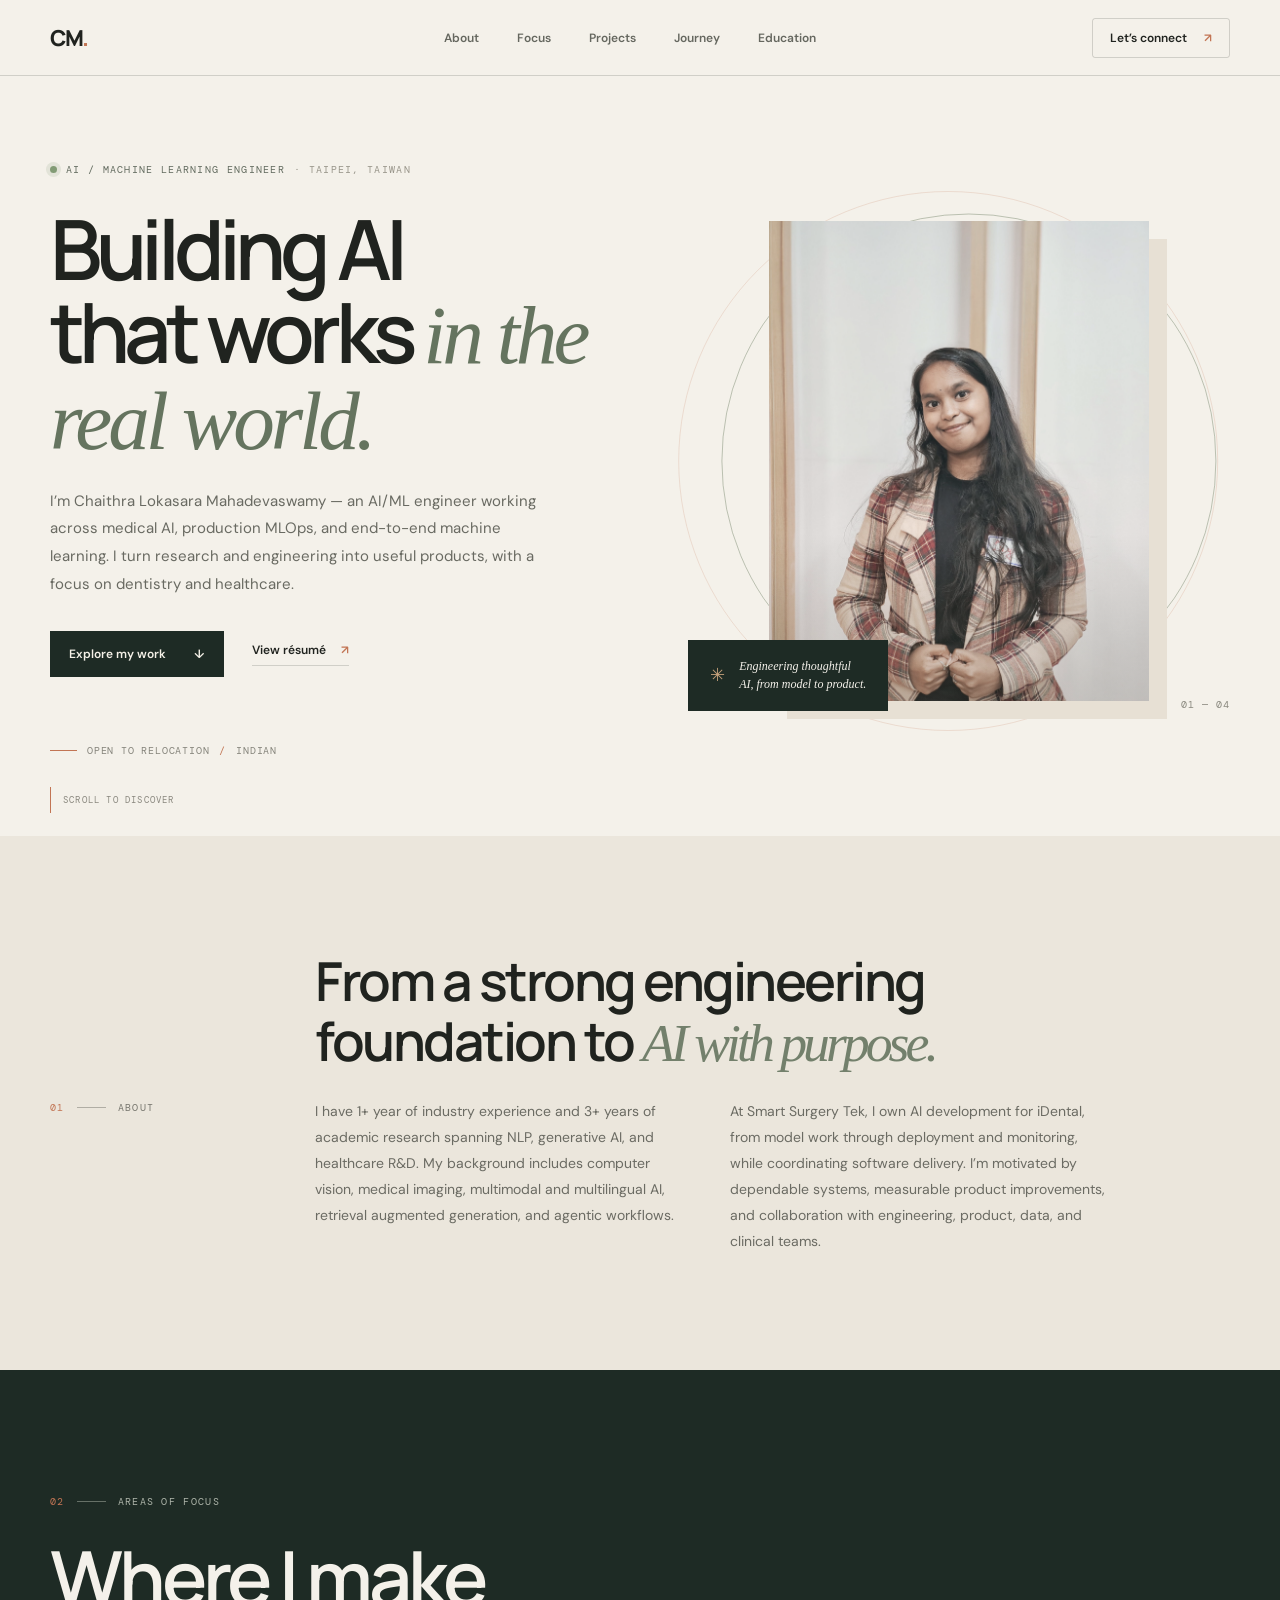
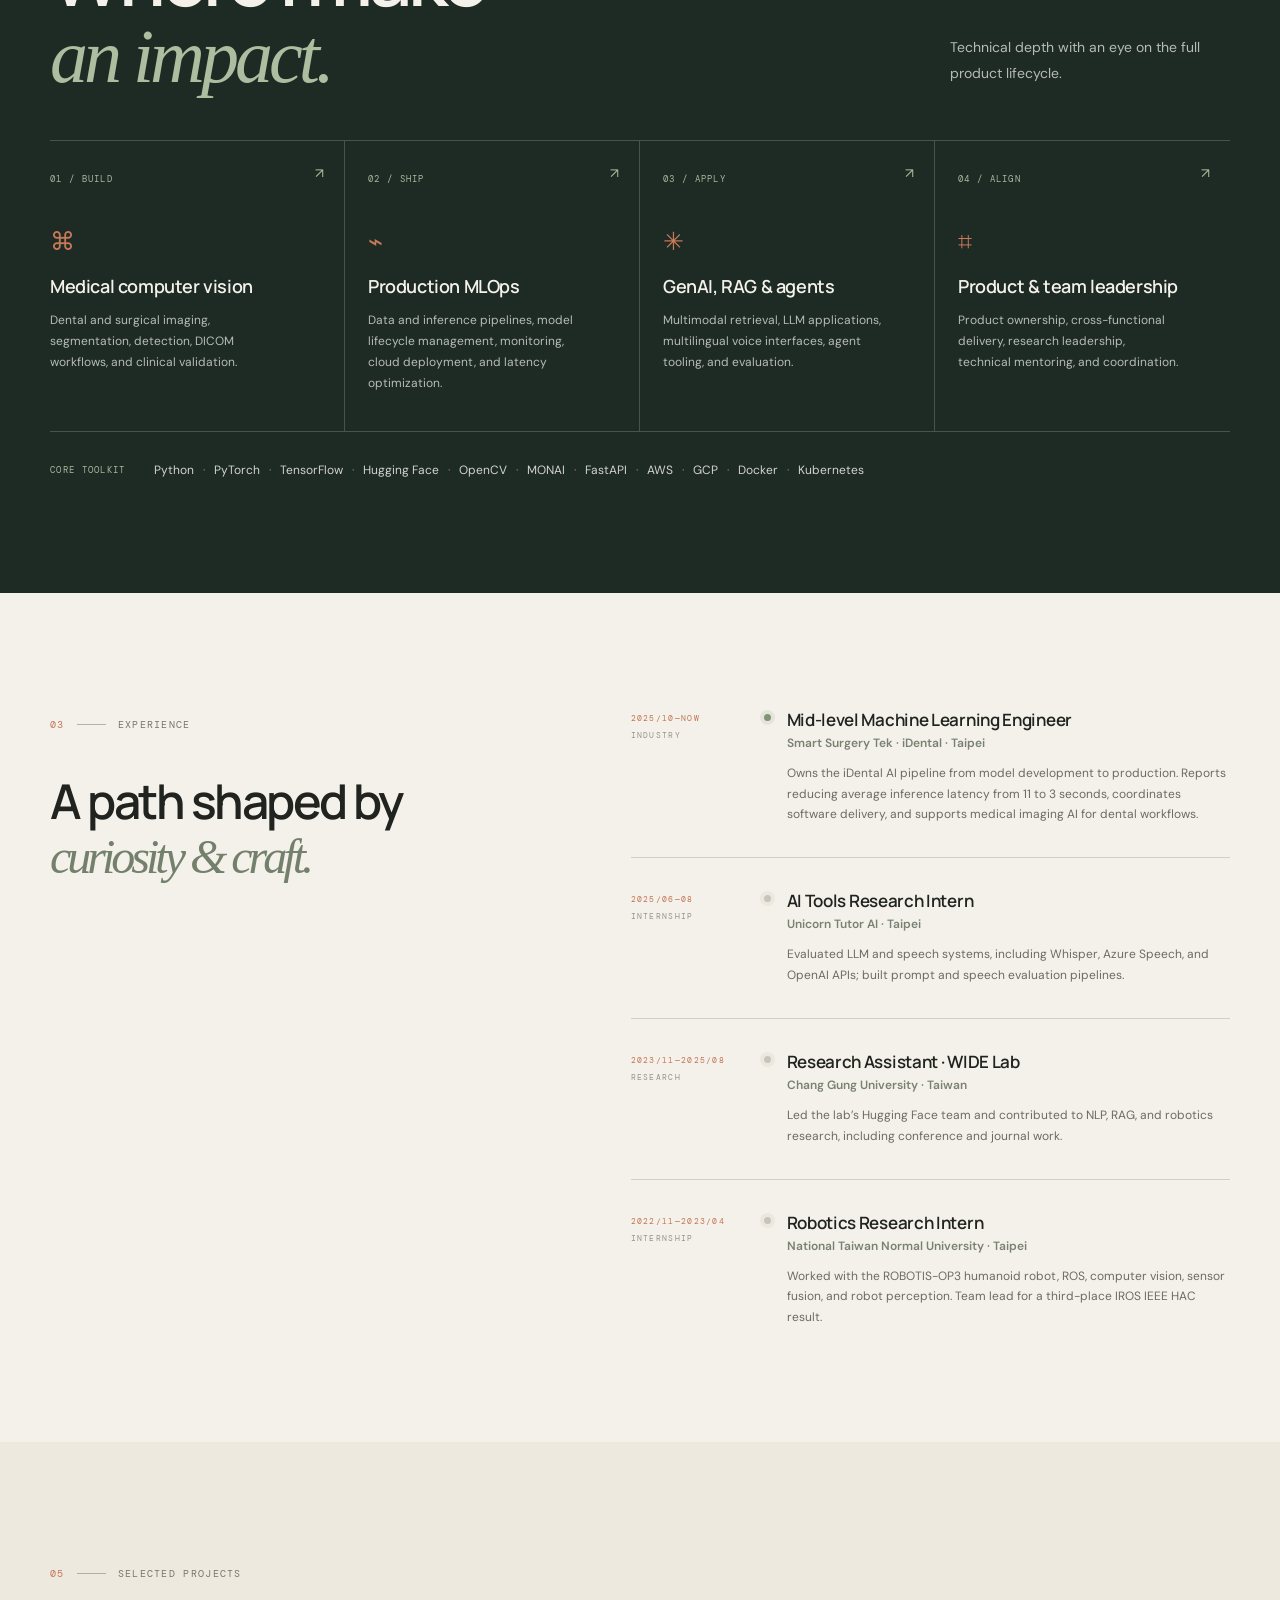
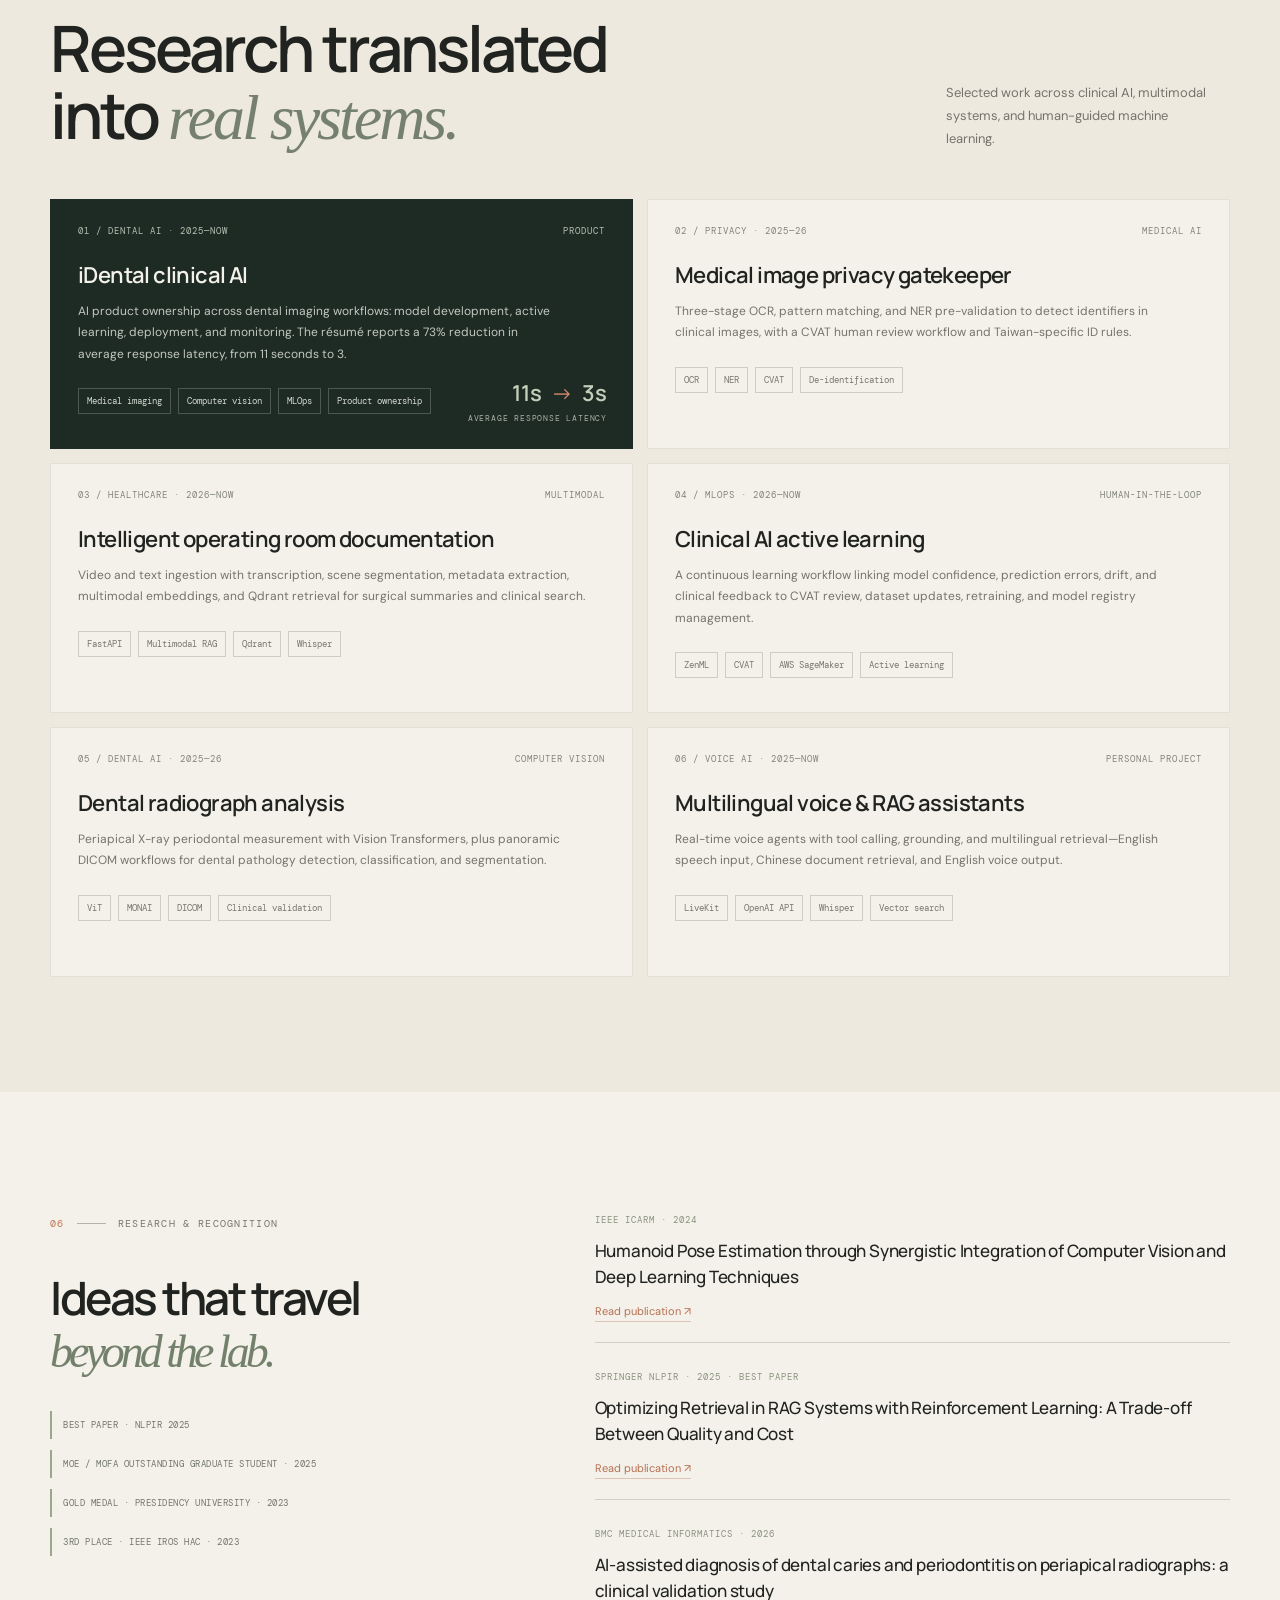
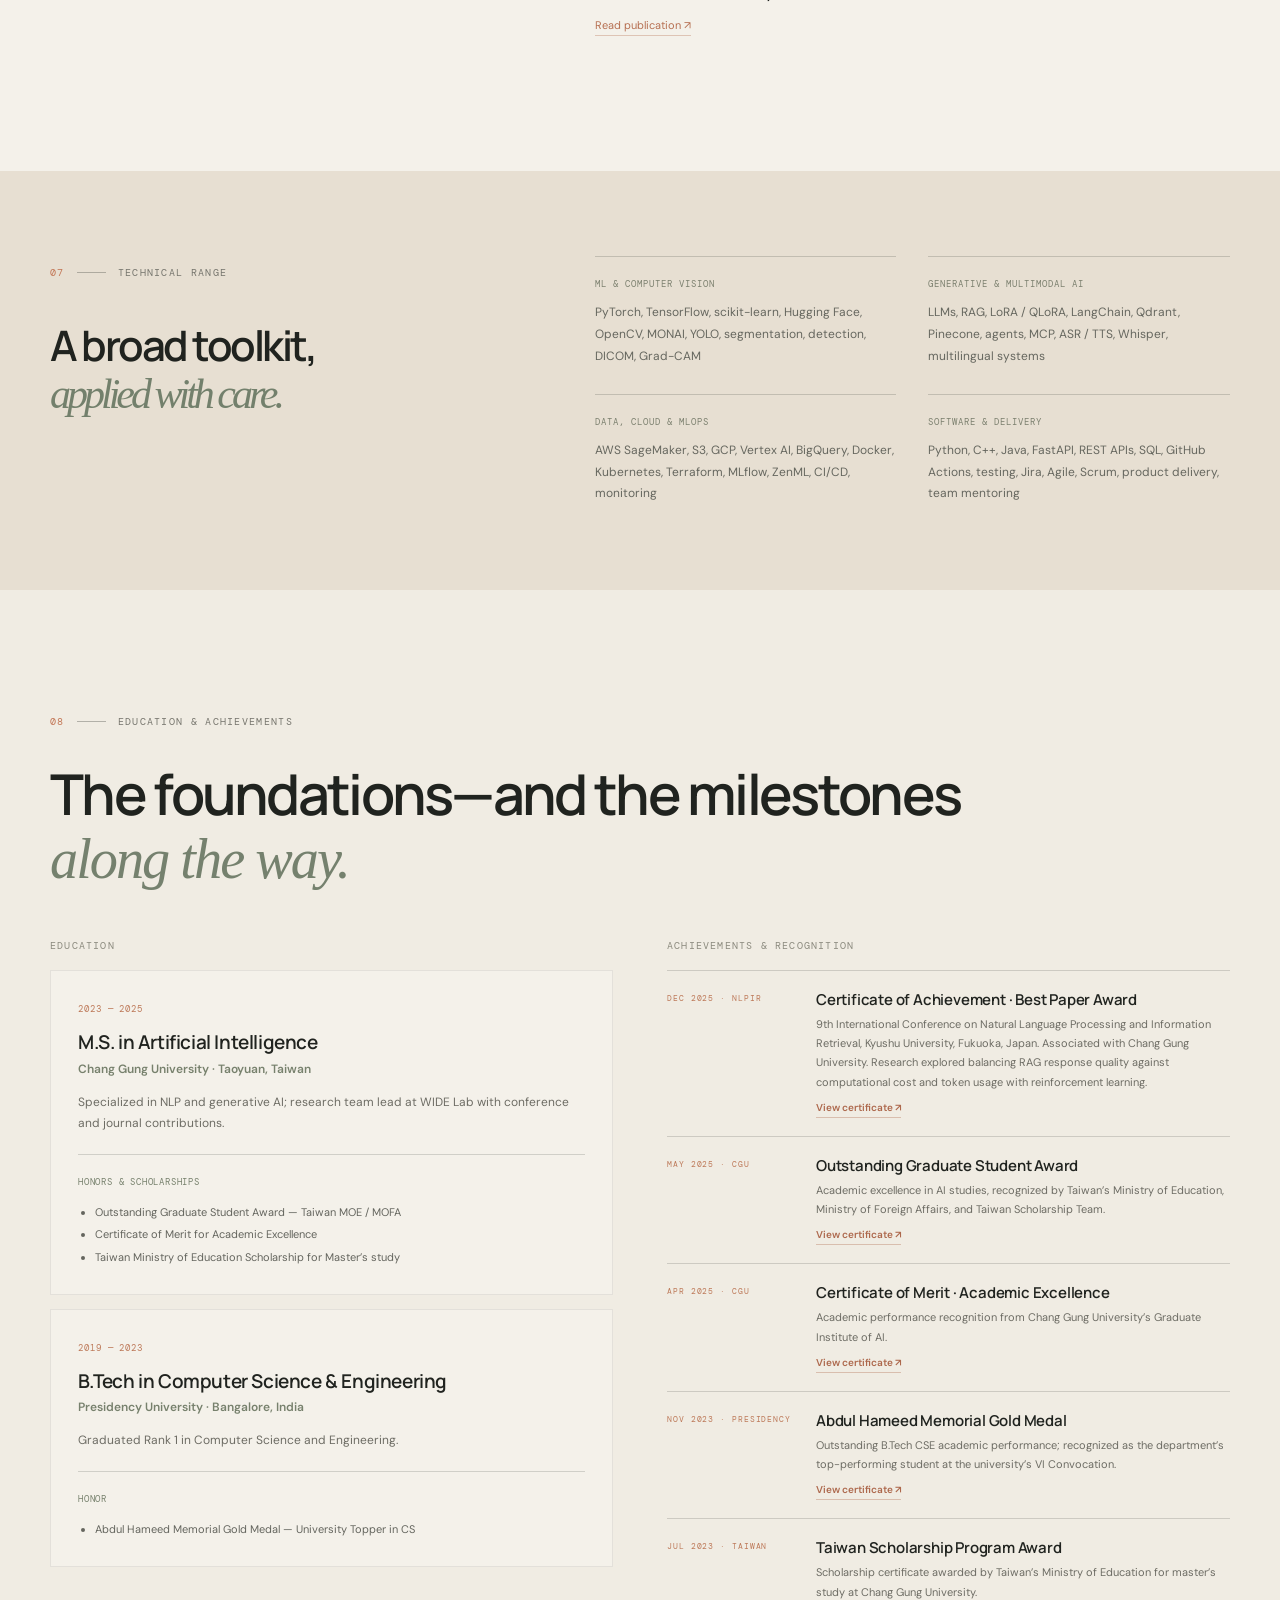
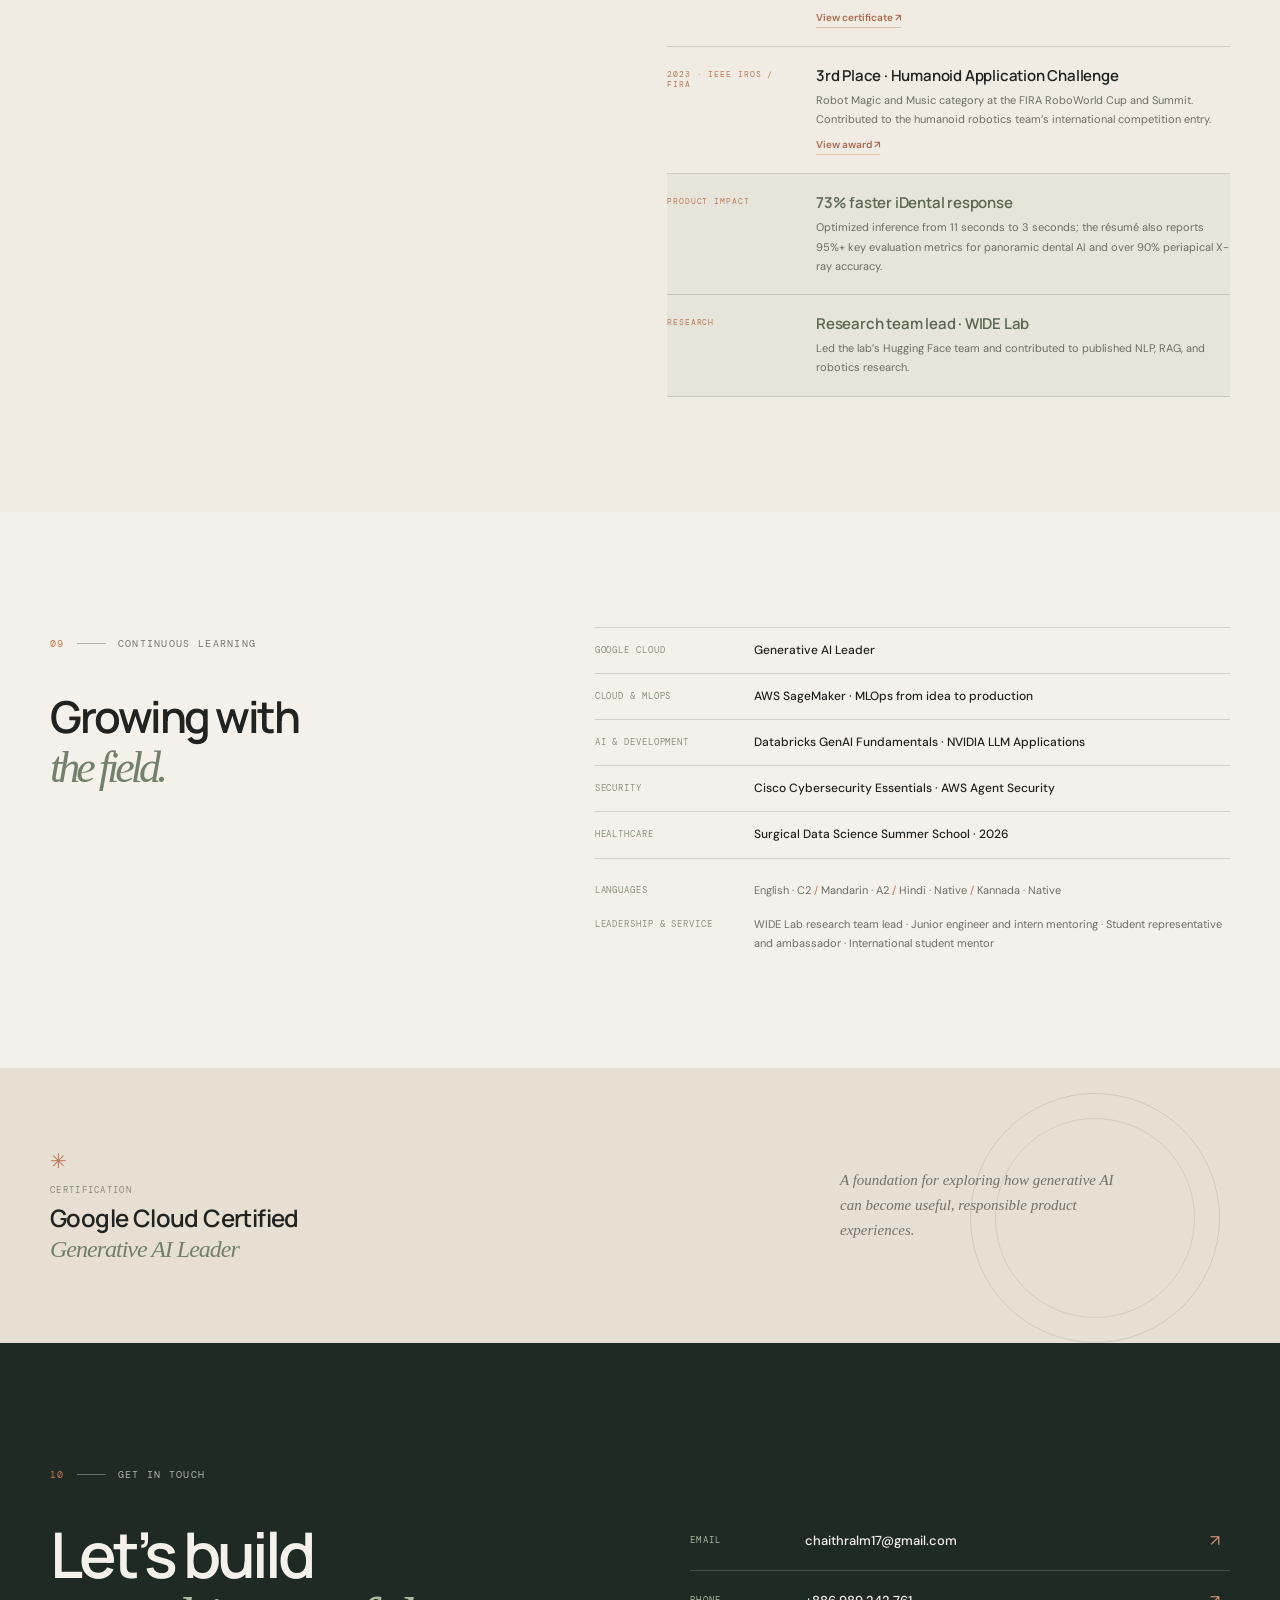
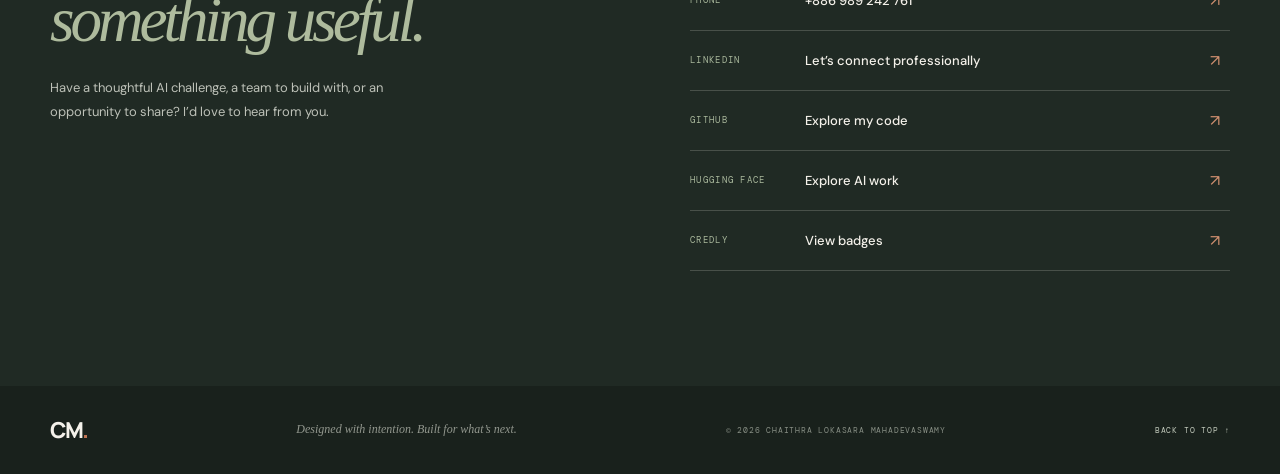
==== index.html @ 5284fe90 "Add Chaithra's portfolio" ====
<!doctype html>
<html lang="en">
  <head>
    <meta charset="utf-8" />
    <meta name="viewport" content="width=device-width, initial-scale=1" />
    <meta name="theme-color" content="#f4f1ea" />
    <meta name="description" content="The portfolio of Chaithra Lokasara Mahadevaswamy — AI/ML engineer building production-ready machine learning systems and dental AI products." />
    <title>Chaithra Mahadevaswamy — AI/ML Engineer</title>
    <link rel="preconnect" href="https://fonts.googleapis.com" />
    <link rel="preconnect" href="https://fonts.gstatic.com" crossorigin />
    <link href="https://fonts.googleapis.com/css2?family=DM+Mono:wght@400;500&family=DM+Sans:wght@400;500;600;700&family=Manrope:wght@400;500;600;700;800&display=swap" rel="stylesheet" />
    <link rel="stylesheet" href="styles.css" />
    <link rel="stylesheet" href="details.css" />
    <link rel="stylesheet" href="credentials.css" />
    <link rel="stylesheet" href="education-achievements.css" />
    <script src="script.js" defer></script>
  </head>
  <body>
    <header class="topbar">
      <a class="wordmark" href="#top" aria-label="Chaithra, home">CM<span class="wordmark-dot">.</span></a>
      <nav aria-label="Main navigation">
        <a href="#about">About</a>
        <a href="#focus">Focus</a>
        <a href="#projects">Projects</a>
        <a href="#journey">Journey</a>
        <a href="#education">Education</a>
      </nav>
      <a class="nav-cta" href="#contact">Let’s connect <span aria-hidden="true">↗</span></a>
    </header>

    <main id="top">
      <section class="hero wrap">
        <div class="hero-copy">
          <p class="eyebrow"><span class="pulse"></span> AI / MACHINE LEARNING ENGINEER <span class="location">· TAIPEI, TAIWAN</span></p>
          <h1>Building AI<br />that works <em>in the real world.</em></h1>
          <p class="hero-lede">I’m Chaithra Lokasara Mahadevaswamy — an AI/ML engineer working across medical AI, production MLOps, and end-to-end machine learning. I turn research and engineering into useful products, with a focus on dentistry and healthcare.</p>
          <div class="hero-actions">
            <a class="button button-dark" href="#focus">Explore my work <span aria-hidden="true">↓</span></a>
            <a class="text-link" href="assets/chaithra-mahadevaswamy-resume.pdf" target="_blank" rel="noreferrer">View résumé <span aria-hidden="true">↗</span></a>
          </div>
          <div class="hero-footnote"><span class="line"></span> Open to relocation <span class="footnote-separator">/</span> Indian</div>
        </div>
        <div class="portrait-wrap">
          <div class="portrait-frame"><img src="assets/chaithra-mahadevaswamy.jpg" alt="Portrait of Chaithra Lokasara Mahadevaswamy" /></div>
          <div class="portrait-label"><span class="label-mark">✳</span><span>Engineering thoughtful<br />AI, from model to product.</span></div>
          <div class="portrait-index">01 — 04</div>
          <span class="orbit orbit-one"></span><span class="orbit orbit-two"></span>
        </div>
        <a class="scroll-cue" href="#about"><span></span> SCROLL TO DISCOVER</a>
      </section>

      <section class="intro section-pad" id="about">
        <div class="wrap intro-grid">
          <div class="section-kicker"><span>01</span><span class="kicker-rule"></span><span>ABOUT</span></div>
          <div class="intro-content">
            <h2>From a strong engineering foundation to <em>AI with purpose.</em></h2>
            <div class="intro-columns">
              <p>I have 1+ year of industry experience and 3+ years of academic research spanning NLP, generative AI, and healthcare R&D. My background includes computer vision, medical imaging, multimodal and multilingual AI, retrieval augmented generation, and agentic workflows.</p>
              <p>At Smart Surgery Tek, I own AI development for iDental, from model work through deployment and monitoring, while coordinating software delivery. I’m motivated by dependable systems, measurable product improvements, and collaboration with engineering, product, data, and clinical teams.</p>
            </div>
          </div>
        </div>
      </section>

      <section class="focus section-pad" id="focus">
        <div class="wrap">
          <div class="section-kicker light"><span>02</span><span class="kicker-rule"></span><span>AREAS OF FOCUS</span></div>
          <div class="focus-heading"><h2>Where I make<br /><em>an impact.</em></h2><p>Technical depth with an eye on the full product lifecycle.</p></div>
          <div class="focus-grid">
            <article class="focus-card"><span class="card-number">01 / BUILD</span><div class="card-icon">⌘</div><h3>Medical computer vision</h3><p>Dental and surgical imaging, segmentation, detection, DICOM workflows, and clinical validation.</p><span class="card-arrow">↗</span></article>
            <article class="focus-card"><span class="card-number">02 / SHIP</span><div class="card-icon">⌁</div><h3>Production MLOps</h3><p>Data and inference pipelines, model lifecycle management, monitoring, cloud deployment, and latency optimization.</p><span class="card-arrow">↗</span></article>
            <article class="focus-card"><span class="card-number">03 / APPLY</span><div class="card-icon">✳</div><h3>GenAI, RAG & agents</h3><p>Multimodal retrieval, LLM applications, multilingual voice interfaces, agent tooling, and evaluation.</p><span class="card-arrow">↗</span></article>
            <article class="focus-card"><span class="card-number">04 / ALIGN</span><div class="card-icon">⌗</div><h3>Product & team leadership</h3><p>Product ownership, cross-functional delivery, research leadership, technical mentoring, and coordination.</p><span class="card-arrow">↗</span></article>
          </div>
          <div class="skill-strip"><span>CORE TOOLKIT</span><div>Python <i>·</i> PyTorch <i>·</i> TensorFlow <i>·</i> Hugging Face <i>·</i> OpenCV <i>·</i> MONAI <i>·</i> FastAPI <i>·</i> AWS <i>·</i> GCP <i>·</i> Docker <i>·</i> Kubernetes</div></div>
        </div>
      </section>

      <section class="journey section-pad" id="journey">
        <div class="wrap journey-grid">
          <div>
            <div class="section-kicker"><span>03</span><span class="kicker-rule"></span><span>EXPERIENCE</span></div>
            <h2 class="journey-title">A path shaped by<br /><em>curiosity & craft.</em></h2>
          </div>
          <div class="timeline">
            <article class="timeline-item current"><div class="timeline-meta"><span>2025/10—NOW</span><span>INDUSTRY</span></div><div class="timeline-body"><div class="timeline-dot"></div><h3>Mid-level Machine Learning Engineer</h3><p class="timeline-org">Smart Surgery Tek · iDental · Taipei</p><p>Owns the iDental AI pipeline from model development to production. Reports reducing average inference latency from 11 to 3 seconds, coordinates software delivery, and supports medical imaging AI for dental workflows.</p></div></article>
            <article class="timeline-item"><div class="timeline-meta"><span>2025/06—08</span><span>INTERNSHIP</span></div><div class="timeline-body"><div class="timeline-dot"></div><h3>AI Tools Research Intern</h3><p class="timeline-org">Unicorn Tutor AI · Taipei</p><p>Evaluated LLM and speech systems, including Whisper, Azure Speech, and OpenAI APIs; built prompt and speech evaluation pipelines.</p></div></article>
            <article class="timeline-item"><div class="timeline-meta"><span>2023/11—2025/08</span><span>RESEARCH</span></div><div class="timeline-body"><div class="timeline-dot"></div><h3>Research Assistant · WIDE Lab</h3><p class="timeline-org">Chang Gung University · Taiwan</p><p>Led the lab’s Hugging Face team and contributed to NLP, RAG, and robotics research, including conference and journal work.</p></div></article>
            <article class="timeline-item"><div class="timeline-meta"><span>2022/11—2023/04</span><span>INTERNSHIP</span></div><div class="timeline-body"><div class="timeline-dot"></div><h3>Robotics Research Intern</h3><p class="timeline-org">National Taiwan Normal University · Taipei</p><p>Worked with the ROBOTIS-OP3 humanoid robot, ROS, computer vision, sensor fusion, and robot perception. Team lead for a third-place IROS IEEE HAC result.</p></div></article>
          </div>
        </div>
      </section>

      <section class="projects section-pad" id="projects"><div class="wrap"><div class="section-kicker"><span>05</span><span class="kicker-rule"></span><span>SELECTED PROJECTS</span></div><div class="project-heading"><h2>Research translated<br />into <em>real systems.</em></h2><p>Selected work across clinical AI, multimodal systems, and human-guided machine learning.</p></div><div class="project-grid">
        <article class="project-card project-feature"><div class="project-top"><span>01 / DENTAL AI · 2025—NOW</span><span>PRODUCT</span></div><h3>iDental clinical AI</h3><p>AI product ownership across dental imaging workflows: model development, active learning, deployment, and monitoring. The résumé reports a 73% reduction in average response latency, from 11 seconds to 3.</p><div class="project-tags"><span>Medical imaging</span><span>Computer vision</span><span>MLOps</span><span>Product ownership</span></div><div class="project-metric"><strong>11s <b>→</b> 3s</strong><span>AVERAGE RESPONSE LATENCY</span></div></article>
        <article class="project-card"><div class="project-top"><span>02 / PRIVACY · 2025—26</span><span>MEDICAL AI</span></div><h3>Medical image privacy gatekeeper</h3><p>Three-stage OCR, pattern matching, and NER pre-validation to detect identifiers in clinical images, with a CVAT human review workflow and Taiwan-specific ID rules.</p><div class="project-tags"><span>OCR</span><span>NER</span><span>CVAT</span><span>De-identification</span></div></article>
        <article class="project-card"><div class="project-top"><span>03 / HEALTHCARE · 2026—NOW</span><span>MULTIMODAL</span></div><h3>Intelligent operating room documentation</h3><p>Video and text ingestion with transcription, scene segmentation, metadata extraction, multimodal embeddings, and Qdrant retrieval for surgical summaries and clinical search.</p><div class="project-tags"><span>FastAPI</span><span>Multimodal RAG</span><span>Qdrant</span><span>Whisper</span></div></article>
        <article class="project-card"><div class="project-top"><span>04 / MLOPS · 2026—NOW</span><span>HUMAN-IN-THE-LOOP</span></div><h3>Clinical AI active learning</h3><p>A continuous learning workflow linking model confidence, prediction errors, drift, and clinical feedback to CVAT review, dataset updates, retraining, and model registry management.</p><div class="project-tags"><span>ZenML</span><span>CVAT</span><span>AWS SageMaker</span><span>Active learning</span></div></article>
        <article class="project-card"><div class="project-top"><span>05 / DENTAL AI · 2025—26</span><span>COMPUTER VISION</span></div><h3>Dental radiograph analysis</h3><p>Periapical X-ray periodontal measurement with Vision Transformers, plus panoramic DICOM workflows for dental pathology detection, classification, and segmentation.</p><div class="project-tags"><span>ViT</span><span>MONAI</span><span>DICOM</span><span>Clinical validation</span></div></article>
        <article class="project-card"><div class="project-top"><span>06 / VOICE AI · 2025—NOW</span><span>PERSONAL PROJECT</span></div><h3>Multilingual voice & RAG assistants</h3><p>Real-time voice agents with tool calling, grounding, and multilingual retrieval—English speech input, Chinese document retrieval, and English voice output.</p><div class="project-tags"><span>LiveKit</span><span>OpenAI API</span><span>Whisper</span><span>Vector search</span></div></article>
      </div></div></section>

      <section class="research section-pad"><div class="wrap research-grid"><div><div class="section-kicker"><span>06</span><span class="kicker-rule"></span><span>RESEARCH & RECOGNITION</span></div><h2 class="journey-title">Ideas that travel<br /><em>beyond the lab.</em></h2><div class="awards"><span>BEST PAPER · NLPIR 2025</span><span>MOE / MOFA OUTSTANDING GRADUATE STUDENT · 2025</span><span>GOLD MEDAL · PRESIDENCY UNIVERSITY · 2023</span><span>3RD PLACE · IEEE IROS HAC · 2023</span></div></div><div class="papers"><article><span>IEEE ICARM · 2024</span><h3>Humanoid Pose Estimation through Synergistic Integration of Computer Vision and Deep Learning Techniques</h3><a href="https://doi.org/10.1109/ICARM62033.2024.10715957" target="_blank" rel="noreferrer">Read publication ↗</a></article><article><span>SPRINGER NLPIR · 2025 · BEST PAPER</span><h3>Optimizing Retrieval in RAG Systems with Reinforcement Learning: A Trade-off Between Quality and Cost</h3><a href="https://doi.org/10.1007/978-3-032-20897-2_49" target="_blank" rel="noreferrer">Read publication ↗</a></article><article><span>BMC MEDICAL INFORMATICS · 2026</span><h3>AI-assisted diagnosis of dental caries and periodontitis on periapical radiographs: a clinical validation study</h3><a href="https://doi.org/10.1186/s12911-026-03831-4" target="_blank" rel="noreferrer">Read publication ↗</a></article></div></div></section>

      <section class="skills-band"><div class="wrap skills-layout"><div><div class="section-kicker"><span>07</span><span class="kicker-rule"></span><span>TECHNICAL RANGE</span></div><h2 class="journey-title">A broad toolkit,<br /><em>applied with care.</em></h2></div><div class="skill-groups"><div><b>ML & COMPUTER VISION</b><p>PyTorch, TensorFlow, scikit-learn, Hugging Face, OpenCV, MONAI, YOLO, segmentation, detection, DICOM, Grad-CAM</p></div><div><b>GENERATIVE & MULTIMODAL AI</b><p>LLMs, RAG, LoRA / QLoRA, LangChain, Qdrant, Pinecone, agents, MCP, ASR / TTS, Whisper, multilingual systems</p></div><div><b>DATA, CLOUD & MLOPS</b><p>AWS SageMaker, S3, GCP, Vertex AI, BigQuery, Docker, Kubernetes, Terraform, MLflow, ZenML, CI/CD, monitoring</p></div><div><b>SOFTWARE & DELIVERY</b><p>Python, C++, Java, FastAPI, REST APIs, SQL, GitHub Actions, testing, Jira, Agile, Scrum, product delivery, team mentoring</p></div></div></div></section>

      <section class="education-achievements section-pad" id="education"><div class="wrap"><div class="section-kicker"><span>08</span><span class="kicker-rule"></span><span>EDUCATION & ACHIEVEMENTS</span></div><h2 class="ea-heading">The foundations—and the milestones<br /><em>along the way.</em></h2><div class="ea-columns"><div class="education-column"><p class="ea-label">EDUCATION</p><article class="education-card"><span class="ea-date">2023 — 2025</span><h3>M.S. in Artificial Intelligence</h3><p class="ea-institution">Chang Gung University · Taoyuan, Taiwan</p><p>Specialized in NLP and generative AI; research team lead at WIDE Lab with conference and journal contributions.</p><div class="honors"><b>HONORS & SCHOLARSHIPS</b><ul><li>Outstanding Graduate Student Award — Taiwan MOE / MOFA</li><li>Certificate of Merit for Academic Excellence</li><li>Taiwan Ministry of Education Scholarship for Master’s study</li></ul></div></article><article class="education-card"><span class="ea-date">2019 — 2023</span><h3>B.Tech in Computer Science & Engineering</h3><p class="ea-institution">Presidency University · Bangalore, India</p><p>Graduated Rank 1 in Computer Science and Engineering.</p><div class="honors"><b>HONOR</b><ul><li>Abdul Hameed Memorial Gold Medal — University Topper in CS</li></ul></div></article></div><div class="achievements-column"><p class="ea-label">ACHIEVEMENTS & RECOGNITION</p><div class="achievement-list"><article><span>DEC 2025 · NLPIR</span><div><h3>Certificate of Achievement · Best Paper Award</h3><p>9th International Conference on Natural Language Processing and Information Retrieval, Kyushu University, Fukuoka, Japan. Associated with Chang Gung University. Research explored balancing RAG response quality against computational cost and token usage with reinforcement learning.</p><a class="certificate-link" href="https://www.linkedin.com/in/chaithra-lokasara-mahadevaswamy-5bb076214/overlay/Honor/578942276/treasury/?profileId=ACoAADYdYt8BBS6wE3RxHpFY2aQchg9G1ONrhcM" target="_blank" rel="noreferrer">View certificate ↗</a></div></article><article><span>MAY 2025 · CGU</span><div><h3>Outstanding Graduate Student Award</h3><p>Academic excellence in AI studies, recognized by Taiwan’s Ministry of Education, Ministry of Foreign Affairs, and Taiwan Scholarship Team.</p><a class="certificate-link" href="https://www.linkedin.com/in/chaithra-lokasara-mahadevaswamy-5bb076214/overlay/Honor/1068079625/treasury/?profileId=ACoAADYdYt8BBS6wE3RxHpFY2aQchg9G1ONrhcM" target="_blank" rel="noreferrer">View certificate ↗</a></div></article><article><span>APR 2025 · CGU</span><div><h3>Certificate of Merit · Academic Excellence</h3><p>Academic performance recognition from Chang Gung University’s Graduate Institute of AI.</p><a class="certificate-link" href="https://www.linkedin.com/in/chaithra-lokasara-mahadevaswamy-5bb076214/overlay/Honor/1068820483/treasury/?profileId=ACoAADYdYt8BBS6wE3RxHpFY2aQchg9G1ONrhcM" target="_blank" rel="noreferrer">View certificate ↗</a></div></article><article><span>NOV 2023 · PRESIDENCY</span><div><h3>Abdul Hameed Memorial Gold Medal</h3><p>Outstanding B.Tech CSE academic performance; recognized as the department’s top-performing student at the university’s VI Convocation.</p><a class="certificate-link" href="https://www.linkedin.com/in/chaithra-lokasara-mahadevaswamy-5bb076214/overlay/Honor/1068535556/treasury/?profileId=ACoAADYdYt8BBS6wE3RxHpFY2aQchg9G1ONrhcM" target="_blank" rel="noreferrer">View certificate ↗</a></div></article><article><span>JUL 2023 · TAIWAN</span><div><h3>Taiwan Scholarship Program Award</h3><p>Scholarship certificate awarded by Taiwan’s Ministry of Education for master’s study at Chang Gung University.</p><a class="certificate-link" href="https://www.linkedin.com/in/chaithra-lokasara-mahadevaswamy-5bb076214/overlay/Honor/1069061500/treasury/?profileId=ACoAADYdYt8BBS6wE3RxHpFY2aQchg9G1ONrhcM" target="_blank" rel="noreferrer">View certificate ↗</a></div></article><article><span>2023 · IEEE IROS / FIRA</span><div><h3>3rd Place · Humanoid Application Challenge</h3><p>Robot Magic and Music category at the FIRA RoboWorld Cup and Summit. Contributed to the humanoid robotics team’s international competition entry.</p><a class="certificate-link" href="https://www.linkedin.com/in/chaithra-lokasara-mahadevaswamy-5bb076214/overlay/Honor/801394258/treasury/?profileId=ACoAADYdYt8BBS6wE3RxHpFY2aQchg9G1ONrhcM" target="_blank" rel="noreferrer">View award ↗</a></div></article><article class="achievement-impact"><span>PRODUCT IMPACT</span><div><h3>73% faster iDental response</h3><p>Optimized inference from 11 seconds to 3 seconds; the résumé also reports 95%+ key evaluation metrics for panoramic dental AI and over 90% periapical X-ray accuracy.</p></div></article><article class="achievement-impact"><span>RESEARCH</span><div><h3>Research team lead · WIDE Lab</h3><p>Led the lab’s Hugging Face team and contributed to published NLP, RAG, and robotics research.</p></div></article></div></div></div></div></section>

      <section class="credentials section-pad"><div class="wrap credentials-grid"><div><div class="section-kicker"><span>09</span><span class="kicker-rule"></span><span>CONTINUOUS LEARNING</span></div><h2 class="journey-title">Growing with<br /><em>the field.</em></h2></div><div><div class="credential-list"><article><span>GOOGLE CLOUD</span><strong>Generative AI Leader</strong></article><article><span>CLOUD & MLOPS</span><strong>AWS SageMaker · MLOps from idea to production</strong></article><article><span>AI & DEVELOPMENT</span><strong>Databricks GenAI Fundamentals · NVIDIA LLM Applications</strong></article><article><span>SECURITY</span><strong>Cisco Cybersecurity Essentials · AWS Agent Security</strong></article><article><span>HEALTHCARE</span><strong>Surgical Data Science Summer School · 2026</strong></article></div><div class="language-row"><span>LANGUAGES</span><p>English · C2 <i> / </i> Mandarin · A2 <i> / </i> Hindi · Native <i> / </i> Kannada · Native</p></div><div class="leadership-note"><span>LEADERSHIP & SERVICE</span><p>WIDE Lab research team lead · Junior engineer and intern mentoring · Student representative and ambassador · International student mentor</p></div></div></div></section>

      <section class="credential-band"><div class="wrap credential-inner"><div><span class="credential-icon">✳</span><p class="credential-label">CERTIFICATION</p><h3>Google Cloud Certified<br /><em>Generative AI Leader</em></h3></div><div class="credential-note">A foundation for exploring how generative AI can become useful, responsible product experiences.</div><span class="credential-orbit"></span></div></section>

      <section class="contact section-pad" id="contact"><div class="wrap contact-grid"><div><div class="section-kicker light"><span>10</span><span class="kicker-rule"></span><span>GET IN TOUCH</span></div><h2>Let’s build<br /><em>something useful.</em></h2><p class="contact-lede">Have a thoughtful AI challenge, a team to build with, or an opportunity to share? I’d love to hear from you.</p></div><div class="contact-links"><a href="mailto:chaithralm17@gmail.com" class="contact-link"><span>EMAIL</span><strong>chaithralm17@gmail.com</strong><i>↗</i></a><a href="tel:+886989242761" class="contact-link"><span>PHONE</span><strong>+886 989 242 761</strong><i>↗</i></a><a href="https://www.linkedin.com/in/chaithra-lokasara-mahadevaswamy-5bb076214/" target="_blank" rel="noreferrer" class="contact-link"><span>LINKEDIN</span><strong>Let’s connect professionally</strong><i>↗</i></a><a href="https://github.com/Chaithra-lm" target="_blank" rel="noreferrer" class="contact-link"><span>GITHUB</span><strong>Explore my code</strong><i>↗</i></a><a href="https://huggingface.co/Chaithra26" target="_blank" rel="noreferrer" class="contact-link"><span>HUGGING FACE</span><strong>Explore AI work</strong><i>↗</i></a><a href="https://www.credly.com/users/chaithralm/badges/credly" target="_blank" rel="noreferrer" class="contact-link"><span>CREDLY</span><strong>View badges</strong><i>↗</i></a></div></div></section>
    </main>
    <footer class="footer"><div class="wrap footer-inner"><a class="wordmark" href="#top">CM<span class="wordmark-dot">.</span></a><p>Designed with intention. Built for what’s next.</p><span>© <span id="year"></span> CHAITHRA LOKASARA MAHADEVASWAMY</span><a class="back-top" href="#top">BACK TO TOP ↑</a></div></footer>
  </body>
</html>
---- styles.css ----
:root{--paper:#f4f1ea;--paper-deep:#ebe6dc;--ink:#20231f;--muted:#706f67;--green:#a9b89c;--forest:#1e2b25;--orange:#c27554;--line:rgba(32,35,31,.17);--serif:Georgia,'Times New Roman',serif;--sans:'DM Sans',sans-serif;--display:'Manrope',sans-serif;--mono:'DM Mono',monospace}*{box-sizing:border-box}html{scroll-behavior:smooth;scroll-padding-top:86px}body{margin:0;background:var(--paper);color:var(--ink);font-family:var(--sans);-webkit-font-smoothing:antialiased}a{color:inherit;text-decoration:none}.wrap{width:min(1180px,calc(100% - 96px));margin-inline:auto}.topbar{height:76px;display:flex;align-items:center;justify-content:space-between;padding:0 max(48px,calc((100vw - 1180px)/2));border-bottom:1px solid var(--line);position:relative;z-index:4}.wordmark{font:800 22px var(--display);letter-spacing:-1.5px}.wordmark-dot{color:var(--orange)}.topbar nav{display:flex;gap:38px;margin-left:80px}.topbar nav a,.nav-cta{font-size:12px;font-weight:600}.topbar nav a{color:#65675f;transition:color .2s}.topbar nav a:hover{color:var(--orange)}.nav-cta{padding:11px 17px;border:1px solid var(--line);border-radius:3px}.nav-cta span{margin-left:14px;color:var(--orange)}.hero{min-height:690px;height:min(760px,calc(100svh - 76px));display:grid;grid-template-columns:1.08fr .92fr;align-items:center;position:relative;padding-top:10px}.hero-copy{padding:8px 0 20px;position:relative;z-index:2}.eyebrow,.section-kicker,.card-number,.timeline-meta,.skill-strip>span,.credential-label,.contact-link>span,.footer-inner>span,.back-top{font:10px var(--mono);letter-spacing:1.3px}.eyebrow{display:flex;align-items:center;gap:9px;color:#626b5f}.pulse{height:7px;width:7px;border-radius:50%;background:#829b75;box-shadow:0 0 0 4px rgba(130,155,117,.16)}.location{color:#98958a}.hero h1{font:600 clamp(55px,6.5vw,88px)/.99 var(--display);letter-spacing:-5.8px;margin:31px 0 25px;max-width:670px}.hero h1 em,.intro h2 em,.focus-heading h2 em,.journey-title em,.contact h2 em,.credential-inner h3 em{font:italic 400 1em/.98 var(--serif);letter-spacing:-4px}.hero h1 em{color:#65745f}.hero-lede{font-size:15px;line-height:1.85;color:#696a62;max-width:490px}.hero-actions{display:flex;align-items:center;gap:28px;margin-top:32px}.button{display:inline-flex;align-items:center;gap:28px;padding:15px 19px;font-size:12px;font-weight:600}.button-dark{background:var(--forest);color:#f5f1e8;transition:background .2s,transform .2s}.button-dark:hover{background:#3c5146;transform:translateY(-2px)}.text-link{font-size:12px;font-weight:600;border-bottom:1px solid var(--line);padding-bottom:7px}.text-link span{color:var(--orange);padding-left:12px}.hero-footnote{display:flex;align-items:center;gap:10px;margin-top:67px;font:10px var(--mono);letter-spacing:.8px;color:#85847b;text-transform:uppercase}.line{width:27px;height:1px;background:var(--orange)}.footnote-separator{color:#c27554}.portrait-wrap{height:550px;position:relative;display:flex;align-items:center;justify-content:center}.portrait-frame{height:480px;width:min(380px,78%);overflow:hidden;position:relative;z-index:1;background:#e0d6c5;box-shadow:18px 18px 0 #e7e0d4}.portrait-frame:after{content:'';position:absolute;inset:0;background:linear-gradient(180deg,transparent 65%,rgba(24,31,25,.16))}.portrait-frame img{width:100%;height:100%;object-fit:cover;object-position:50% 37%;filter:saturate(.8)}.portrait-label{position:absolute;z-index:2;bottom:25px;left:1px;background:var(--forest);color:#f4f1ea;display:flex;align-items:center;gap:14px;padding:17px 22px;font:12px/1.55 var(--serif);font-style:italic}.label-mark{font:18px var(--sans);color:#c7a27c}.portrait-index{position:absolute;right:0;bottom:25px;color:#8a897f;font:10px var(--mono);letter-spacing:1px}.orbit{position:absolute;border:1px solid rgba(124,139,114,.48);border-radius:50%;width:495px;height:495px;left:50%;top:50%;transform:translate(-48%,-50%)}.orbit-two{width:540px;height:540px;border-color:rgba(194,117,84,.18);transform:translate(-52%,-50%)}.scroll-cue{position:absolute;bottom:23px;left:0;display:flex;align-items:center;gap:12px;font:9px var(--mono);letter-spacing:1.2px;color:#89877e}.scroll-cue span{height:26px;width:1px;background:var(--orange)}.section-pad{padding:115px 0}.intro{background:var(--paper-deep)}.intro-grid{display:grid;grid-template-columns:240px 1fr;gap:25px}.section-kicker{display:flex;align-items:center;gap:12px;color:#77766e;padding-top:10px}.section-kicker>span:first-child{color:var(--orange)}.kicker-rule{width:29px;height:1px;background:currentColor;opacity:.5}.intro-content{max-width:850px}.intro h2,.journey-title{font:600 clamp(38px,4.2vw,57px)/1.12 var(--display);letter-spacing:-2.5px;margin:0 0 28px}.intro h2 em,.journey-title em{color:#73806c}.intro-columns{display:grid;grid-template-columns:1fr 1fr;gap:40px;max-width:790px}.intro-columns p,.focus-heading>p,.timeline-body>p:not(.timeline-org){font-size:14px;line-height:1.85;color:#6b6b63;margin:0}.focus{background:var(--forest);color:var(--paper)}.light{color:#aeb5aa}.focus-heading{display:flex;justify-content:space-between;align-items:end;margin:31px 0 47px}.focus-heading h2,.contact h2{font:600 clamp(48px,6vw,76px)/1 var(--display);letter-spacing:-4px;margin:0}.focus-heading h2 em{color:#aebd9f}.focus-heading>p{max-width:250px;color:#b7bbb2;margin:0 30px 6px 20px}.focus-grid{display:grid;grid-template-columns:repeat(4,1fr);border-top:1px solid rgba(244,241,234,.2);border-bottom:1px solid rgba(244,241,234,.2)}.focus-card{position:relative;min-height:290px;padding:25px 23px 30px 0;border-right:1px solid rgba(244,241,234,.2);transition:background .25s,padding .25s}.focus-card:not(:first-child){padding-left:23px}.focus-card:last-child{border:0}.focus-card:hover{background:rgba(255,255,255,.035)}.card-number{color:#a9b89c;font-size:9px}.card-icon{margin-top:38px;color:#c87959;font-size:25px}.focus-card h3{font:600 18px/1.25 var(--display);letter-spacing:-.4px;margin:17px 0 12px}.focus-card p{font-size:12px;line-height:1.75;color:#b8bcb4;margin:0;max-width:220px}.card-arrow{position:absolute;right:20px;top:23px;color:#a9b89c;font-size:14px}.skill-strip{display:flex;align-items:center;gap:28px;margin-top:30px}.skill-strip>span{font-size:9px;color:#a9b89c;white-space:nowrap}.skill-strip>div{font-size:12px;color:#d3d4cd}.skill-strip i{color:#c87959;font-style:normal;margin:0 6px}.journey{background:var(--paper)}.journey-grid{display:grid;grid-template-columns:.9fr 1.1fr;gap:90px}.journey-title{margin-top:43px;font-size:48px}.timeline-item{display:grid;grid-template-columns:115px 1fr;gap:18px;padding:0 0 33px;margin-bottom:31px;border-bottom:1px solid var(--line)}.timeline-item:last-child{margin:0;border:0;padding-bottom:0}.timeline-meta{display:flex;flex-direction:column;gap:7px;color:#96948a;font-size:8px;padding-top:5px}.timeline-meta span:first-child{color:#c27554}.timeline-body{position:relative;padding-left:23px}.timeline-dot{position:absolute;width:7px;height:7px;border-radius:50%;background:#819477;left:0;top:6px;box-shadow:0 0 0 4px rgba(129,148,119,.14)}.timeline-item:not(.current) .timeline-dot{background:#c9c3b8;box-shadow:0 0 0 4px rgba(201,195,184,.2)}.timeline-body h3{font:600 17px var(--display);letter-spacing:-.3px;margin:0 0 4px}.timeline-org{font-size:12px;font-weight:600;color:#798271;margin:0 0 12px}.timeline-body>p:not(.timeline-org){font-size:12px;line-height:1.7;max-width:440px}.credential-band{background:#e7dfd2;padding:50px 0;overflow:hidden}.credential-inner{min-height:175px;display:flex;align-items:center;justify-content:space-between;position:relative}.credential-inner>div:first-child{position:relative;z-index:1}.credential-icon{color:var(--orange);font-size:20px}.credential-label{color:#8a877c;font-size:9px;margin:10px 0 7px}.credential-inner h3{font:600 24px/1.25 var(--display);letter-spacing:-.6px;margin:0}.credential-inner h3 em{color:#737f6b;letter-spacing:-1px}.credential-note{max-width:290px;color:#747269;font:italic 15px/1.65 var(--serif);margin-right:100px}.credential-orbit{width:250px;height:250px;border:1px solid rgba(126,144,115,.25);border-radius:50%;position:absolute;right:10px;top:-25px}.credential-orbit:after{content:'';position:absolute;inset:24px;border:1px solid rgba(126,144,115,.22);border-radius:50%}.contact{background:#202a24;color:#f4f1ea}.contact-grid{display:grid;grid-template-columns:1fr 1fr;gap:100px}.contact h2{margin-top:42px;font-size:63px}.contact h2 em{color:#aebb9d}.contact-lede{max-width:360px;color:#bdc1b8;font-size:13px;line-height:1.8;margin-top:25px}.contact-links{padding-top:53px}.contact-link{display:grid;grid-template-columns:105px 1fr 20px;align-items:center;gap:10px;padding:19px 0;border-bottom:1px solid rgba(244,241,234,.19);transition:padding .2s}.contact-link:hover{padding-left:7px}.contact-link>span{color:#a9b89c;font-size:9px}.contact-link strong{font-size:13px;font-weight:500}.contact-link i{font-style:normal;color:#d19070}.footer{background:#19211c;color:#aeb2aa}.footer-inner{height:88px;display:flex;align-items:center;justify-content:space-between}.footer-inner .wordmark{color:#f4f1ea}.footer-inner p{font:italic 12px var(--serif);color:#92978e}.footer-inner>span,.back-top{font-size:8px;letter-spacing:.8px;color:#878e84}.back-top{color:#c1c9bb}.reveal{opacity:0;transform:translateY(18px);transition:opacity .65s ease,transform .65s ease}.reveal.visible{opacity:1;transform:translateY(0)}
@media(max-width:900px){.wrap{width:calc(100% - 56px)}.topbar{padding-inline:28px}.topbar nav{margin-left:0;gap:22px}.hero{grid-template-columns:1fr .78fr;min-height:620px}.hero h1{font-size:65px}.portrait-wrap{height:470px}.portrait-frame{height:390px;width:84%}.orbit{width:390px;height:390px}.orbit-two{width:425px;height:425px}.intro-grid{grid-template-columns:155px 1fr}.focus-grid{grid-template-columns:repeat(2,1fr)}.focus-card{min-height:260px;padding:22px!important;border-bottom:1px solid rgba(244,241,234,.2)}.focus-card:nth-child(2){border-right:0}.focus-card:nth-child(3),.focus-card:nth-child(4){border-bottom:0}.skill-strip{align-items:flex-start;flex-direction:column;gap:12px}.journey-grid{gap:40px}.contact-grid{gap:45px}.contact h2{font-size:52px}.credential-note{margin-right:75px}}
@media(max-width:620px){html{scroll-padding-top:65px}.wrap{width:calc(100% - 40px)}.topbar{height:64px;padding-inline:20px}.topbar nav{display:none}.nav-cta{font-size:10px;padding:9px 11px}.hero{height:auto;min-height:0;display:flex;flex-direction:column;align-items:stretch;padding-top:56px;padding-bottom:76px}.eyebrow{font-size:8px;letter-spacing:.8px;flex-wrap:wrap}.hero h1{font-size:clamp(52px,13vw,72px);letter-spacing:-4px;margin-top:25px}.hero h1 em{letter-spacing:-3px}.hero-lede{font-size:13px;max-width:440px}.hero-footnote{margin-top:34px;font-size:9px}.portrait-wrap{height:400px;margin:34px 0 0}.portrait-frame{height:350px;width:min(78%,330px)}.portrait-label{left:0;bottom:4px;padding:13px 15px;font-size:11px}.portrait-index{bottom:5px;right:0}.orbit{width:340px;height:340px}.orbit-two{width:370px;height:370px}.scroll-cue{bottom:16px}.section-pad{padding:78px 0}.intro-grid,.journey-grid,.contact-grid{grid-template-columns:1fr;gap:32px}.section-kicker{font-size:9px}.intro h2{font-size:39px;letter-spacing:-2px}.intro-columns{grid-template-columns:1fr;gap:14px}.intro-columns p{font-size:13px}.focus-heading{display:block;margin:29px 0 31px}.focus-heading h2,.contact h2{font-size:57px;letter-spacing:-3px}.focus-heading>p{margin:18px 0 0;font-size:13px}.focus-grid{grid-template-columns:1fr 1fr}.focus-card{min-height:250px;padding:18px 12px!important}.focus-card:nth-child(odd){border-right:1px solid rgba(244,241,234,.2)}.focus-card:nth-child(even){border-right:0}.focus-card h3{font-size:15px}.focus-card p{font-size:11px}.card-icon{margin-top:31px}.skill-strip>div{font-size:11px;line-height:1.9}.journey-title{font-size:41px;margin:0}.timeline-item{grid-template-columns:82px 1fr;gap:10px}.timeline-meta{font-size:7px}.timeline-body h3{font-size:15px}.timeline-body>p:not(.timeline-org){font-size:11px}.credential-band{padding:38px 0}.credential-inner{align-items:flex-start;flex-direction:column;gap:18px}.credential-inner h3{font-size:21px}.credential-note{margin:0;max-width:290px;font-size:14px}.credential-orbit{right:-85px;top:0}.contact-grid{gap:22px}.contact h2{margin-top:31px}.contact-lede{font-size:12px}.contact-links{padding-top:8px}.contact-link{grid-template-columns:86px 1fr 16px;gap:7px;padding:16px 0}.contact-link strong{font-size:11px;overflow-wrap:anywhere}.contact-link>span{font-size:8px}.footer-inner{height:auto;min-height:100px;display:grid;grid-template-columns:1fr auto;gap:8px;padding-block:18px}.footer-inner p{grid-column:1;grid-row:2;margin:0}.footer-inner>span{grid-column:1;grid-row:3;font-size:7px}.back-top{grid-column:2;grid-row:1/4;align-self:center}.reveal{transform:translateY(12px)}}
@media(prefers-reduced-motion:reduce){html{scroll-behavior:auto}*,*:before,*:after{transition-duration:.01ms!important;animation-duration:.01ms!important}.reveal{opacity:1;transform:none}}
---- details.css ----
.projects{background:#eee9df}.project-heading{display:flex;align-items:end;justify-content:space-between;margin:34px 0 44px}.project-heading h2{font:600 clamp(42px,5vw,65px)/1.05 var(--display);letter-spacing:-3px;margin:0}.project-heading h2 em{font:italic 400 1em var(--serif);color:#75816e;letter-spacing:-3px}.project-heading>p{max-width:260px;color:#74736b;font-size:13px;line-height:1.75;margin:0 24px 5px}.project-grid{display:grid;grid-template-columns:repeat(2,1fr);gap:14px}.project-card{padding:25px 27px 27px;background:var(--paper);min-height:250px;position:relative;border:1px solid rgba(32,35,31,.08)}.project-feature{background:var(--forest);color:var(--paper)}.project-top{display:flex;justify-content:space-between;gap:10px;font:9px var(--mono);letter-spacing:1px;color:#828579}.project-feature .project-top{color:#b6c0b2}.project-card h3{font:600 22px/1.2 var(--display);letter-spacing:-.6px;margin:25px 0 12px}.project-card>p{font-size:12px;line-height:1.8;color:#74746b;max-width:510px;margin:0}.project-feature>p{color:#c3c8bf;max-width:480px}.project-tags{display:flex;flex-wrap:wrap;gap:7px;margin-top:23px}.project-tags span{font:9px var(--mono);color:#78786f;border:1px solid rgba(32,35,31,.18);padding:6px 8px}.project-feature .project-tags span{color:#d4d8d1;border-color:rgba(244,241,234,.22)}.project-metric{position:absolute;right:25px;bottom:25px;display:flex;flex-direction:column;align-items:flex-end}.project-metric strong{font:600 22px var(--display);color:#c3cfb9}.project-metric strong b{font-weight:400;color:#d38b6c;padding:0 5px}.project-metric span{font:8px var(--mono);color:#aab0a6;letter-spacing:.8px;margin-top:5px}.research{background:var(--paper)}.research-grid{display:grid;grid-template-columns:.85fr 1.15fr;gap:75px}.research .journey-title{font-size:46px;margin:42px 0 36px}.awards{display:flex;flex-direction:column;gap:11px}.awards span{font:9px var(--mono);letter-spacing:.5px;color:#73766c;border-left:2px solid #9aa78c;padding:8px 0 8px 11px}.papers article{padding:0 0 22px;margin:0 0 21px;border-bottom:1px solid var(--line)}.papers article:last-child{margin:0;border:0}.papers article>span,.skill-groups b{font:9px var(--mono);letter-spacing:1px;color:#89927e}.papers h3{font:500 17px/1.5 var(--display);letter-spacing:-.2px;margin:10px 0}.papers a{font-size:11px;color:#b66f51;border-bottom:1px solid rgba(182,111,81,.35);padding-bottom:3px}.skills-band{background:#e7dfd2;padding:85px 0}.skills-layout{display:grid;grid-template-columns:.85fr 1.15fr;gap:75px}.skills-layout .journey-title{font-size:42px;margin:43px 0 0}.skill-groups{display:grid;grid-template-columns:1fr 1fr;gap:27px 32px}.skill-groups>div{border-top:1px solid rgba(32,35,31,.18);padding-top:14px}.skill-groups b{color:#7c806f}.skill-groups p{font-size:12px;line-height:1.8;color:#66675f;margin:10px 0 0}
@media(max-width:900px){.research-grid,.skills-layout{gap:40px}.project-metric{position:static;align-items:flex-start;margin-top:20px}.project-card{min-height:280px}}
@media(max-width:620px){.project-heading{display:block;margin:29px 0 30px}.project-heading h2{font-size:43px;letter-spacing:-2px}.project-heading h2 em{letter-spacing:-2px}.project-heading>p{margin:15px 0 0;font-size:12px}.project-grid{grid-template-columns:1fr;gap:10px}.project-card{min-height:0;padding:21px 19px}.project-card h3{font-size:19px;margin:20px 0 10px}.project-card>p{font-size:11px}.project-tags{margin-top:17px}.research-grid,.skills-layout{grid-template-columns:1fr;gap:32px}.research .journey-title,.skills-layout .journey-title{font-size:39px;margin:0}.papers h3{font-size:15px}.awards{gap:5px}.awards span{font-size:8px}.skills-band{padding:70px 0}.skill-groups{grid-template-columns:1fr;gap:20px}.skill-groups p{font-size:11px}.project-metric strong{font-size:19px}}
---- credentials.css ----
.credentials{background:var(--paper)}.credentials-grid{display:grid;grid-template-columns:.85fr 1.15fr;gap:75px}.credentials-grid .journey-title{font-size:44px;margin:42px 0 0}.credential-list article{display:grid;grid-template-columns:145px 1fr;gap:14px;align-items:start;border-bottom:1px solid var(--line);padding:13px 0}.credential-list article:first-child{border-top:1px solid var(--line)}.credential-list article span,.language-row>span,.leadership-note>span{font:9px var(--mono);letter-spacing:.9px;color:#89927e;padding-top:3px}.credential-list article strong{font-size:12px;line-height:1.6;font-weight:500}.language-row,.leadership-note{display:grid;grid-template-columns:145px 1fr;gap:14px;margin-top:22px}.language-row p,.leadership-note p{font-size:11px;line-height:1.7;color:#6d6c64;margin:0}.language-row i{font-style:normal;color:#c27554}.leadership-note{margin-top:16px}
@media(max-width:900px){.credentials-grid{gap:40px}}
@media(max-width:620px){.credentials{padding:70px 0}.credentials-grid{grid-template-columns:1fr;gap:32px}.credentials-grid .journey-title{font-size:39px;margin:0}.credential-list article,.language-row,.leadership-note{grid-template-columns:105px 1fr;gap:10px}.credential-list article strong{font-size:11px}}
---- education-achievements.css ----
.education-achievements{background:#f0ece3}.ea-heading{font:600 clamp(38px,4.4vw,57px)/1.12 var(--display);letter-spacing:-2.7px;margin:34px 0 48px}.ea-heading em{font:italic 400 1em var(--serif);color:#75816e;letter-spacing:-2px}.ea-columns{display:grid;grid-template-columns:1fr 1fr;gap:54px}.ea-label{font:10px var(--mono);letter-spacing:1.2px;color:#8c8b7f;margin:0 0 18px}.education-card{background:var(--paper);padding:25px 27px;margin-bottom:14px;border:1px solid rgba(32,35,31,.08)}.ea-date,.achievement-list article>span{font:9px var(--mono);letter-spacing:.9px;color:#bd7959}.education-card h3{font:600 19px/1.35 var(--display);letter-spacing:-.4px;margin:13px 0 5px}.ea-institution{font-size:12px;font-weight:600;color:#77816d;margin:0 0 15px}.education-card>p:not(.ea-institution){font-size:12px;line-height:1.8;color:#6d6c64;margin:0}.honors{border-top:1px solid var(--line);margin-top:19px;padding-top:14px}.honors b{font:9px var(--mono);letter-spacing:.8px;color:#77816d}.honors ul{margin:11px 0 0;padding-left:17px;color:#64655e}.honors li{font-size:11px;line-height:1.7;padding:2px 0}.achievement-list{border-top:1px solid var(--line)}.achievement-list article{display:grid;grid-template-columns:135px 1fr;gap:14px;padding:18px 0;border-bottom:1px solid var(--line)}.achievement-list article>span{font-size:8px;padding-top:4px}.achievement-list h3{font:600 15px/1.4 var(--display);letter-spacing:-.2px;margin:0 0 5px}.achievement-list p{font-size:11px;line-height:1.75;color:#6d6c64;margin:0}
.certificate-link{display:inline-block;margin-top:9px;color:#ad684c;font-size:10px;font-weight:600;border-bottom:1px solid rgba(173,104,76,.35);padding-bottom:3px}.certificate-link:hover{color:#7a422f}.achievement-impact{background:rgba(121,136,107,.07)}.achievement-list .achievement-impact h3{color:#59684f}
@media(max-width:900px){.ea-columns{gap:25px}.achievement-list article{grid-template-columns:110px 1fr}.education-card{padding:21px}}
@media(max-width:620px){.education-achievements{padding:72px 0}.ea-heading{font-size:39px;letter-spacing:-1.9px;margin:25px 0 34px}.ea-heading em{letter-spacing:-1px}.ea-columns{grid-template-columns:1fr;gap:32px}.ea-label{margin-bottom:13px}.education-card{padding:20px;margin-bottom:10px}.education-card h3{font-size:17px}.achievement-list article{grid-template-columns:100px 1fr;gap:9px;padding:15px 0}.achievement-list article>span{font-size:7px}.achievement-list h3{font-size:14px}.achievement-list p{font-size:10px}}
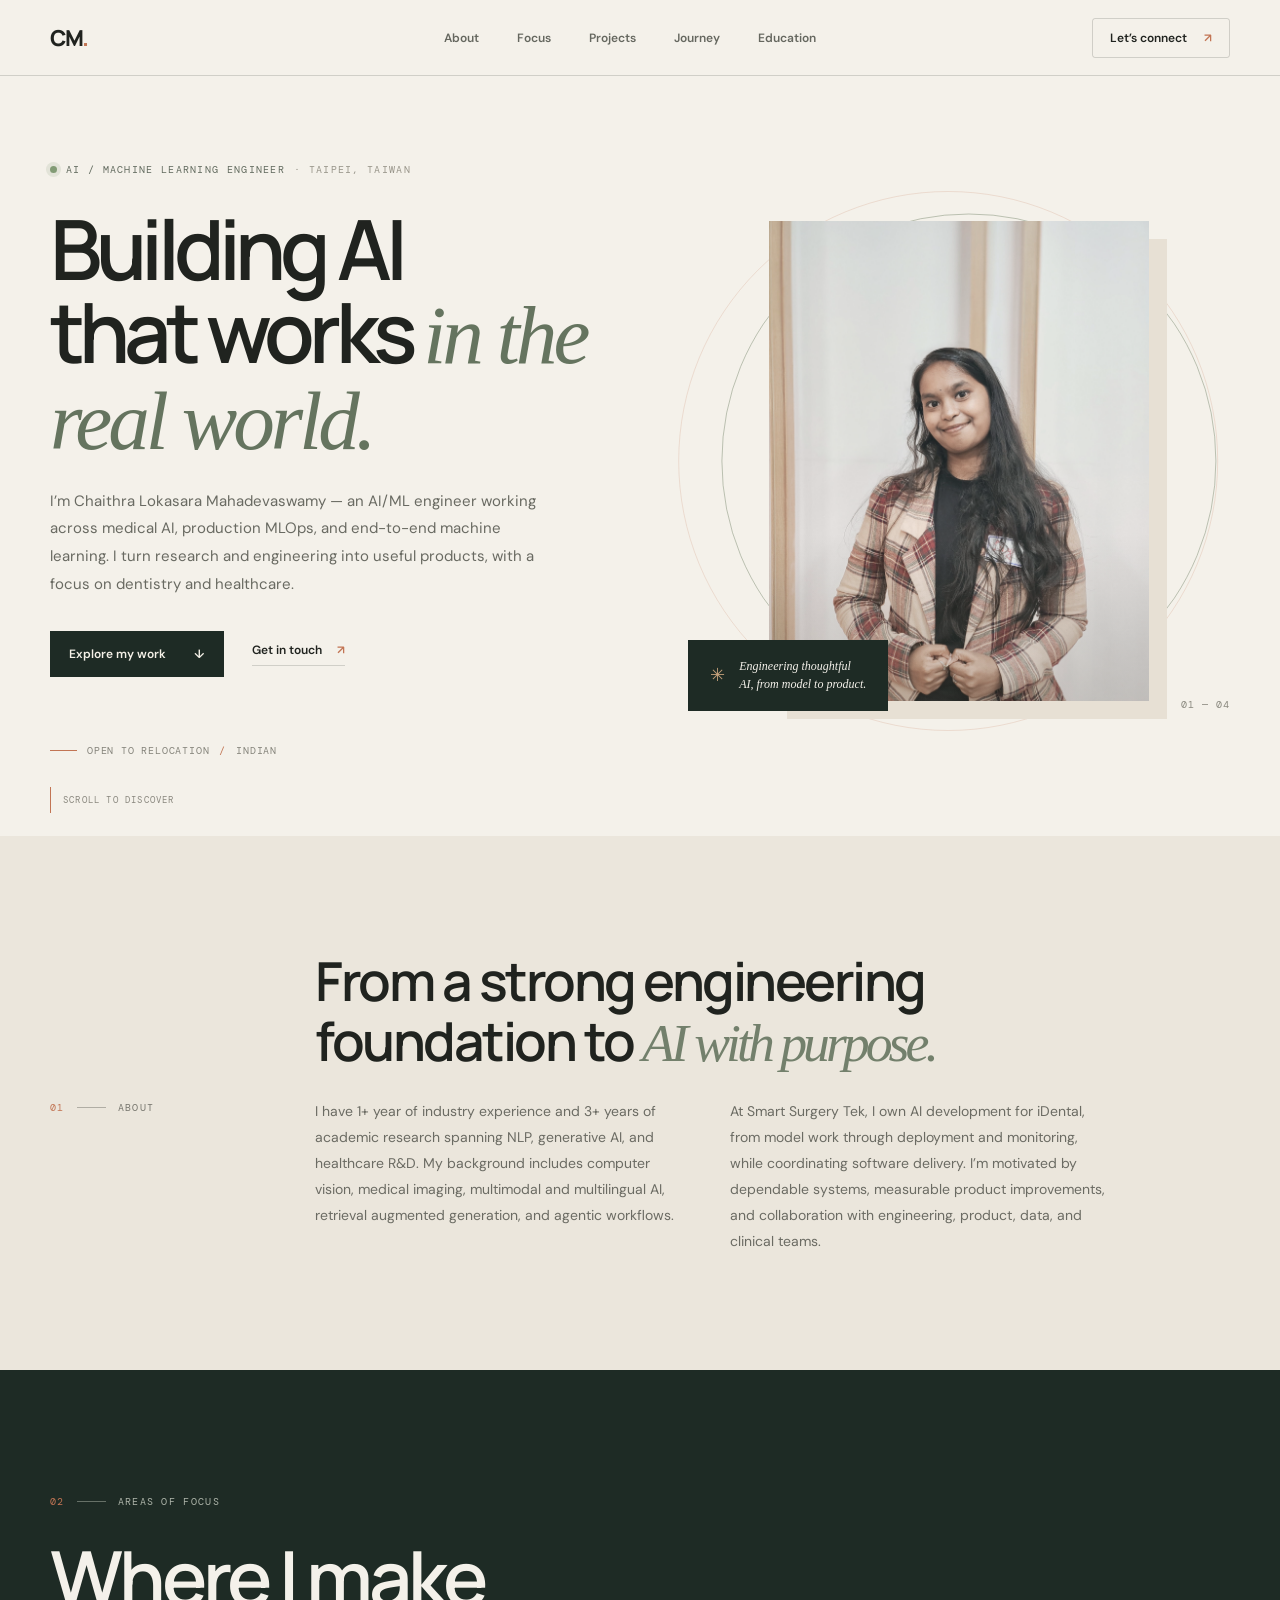
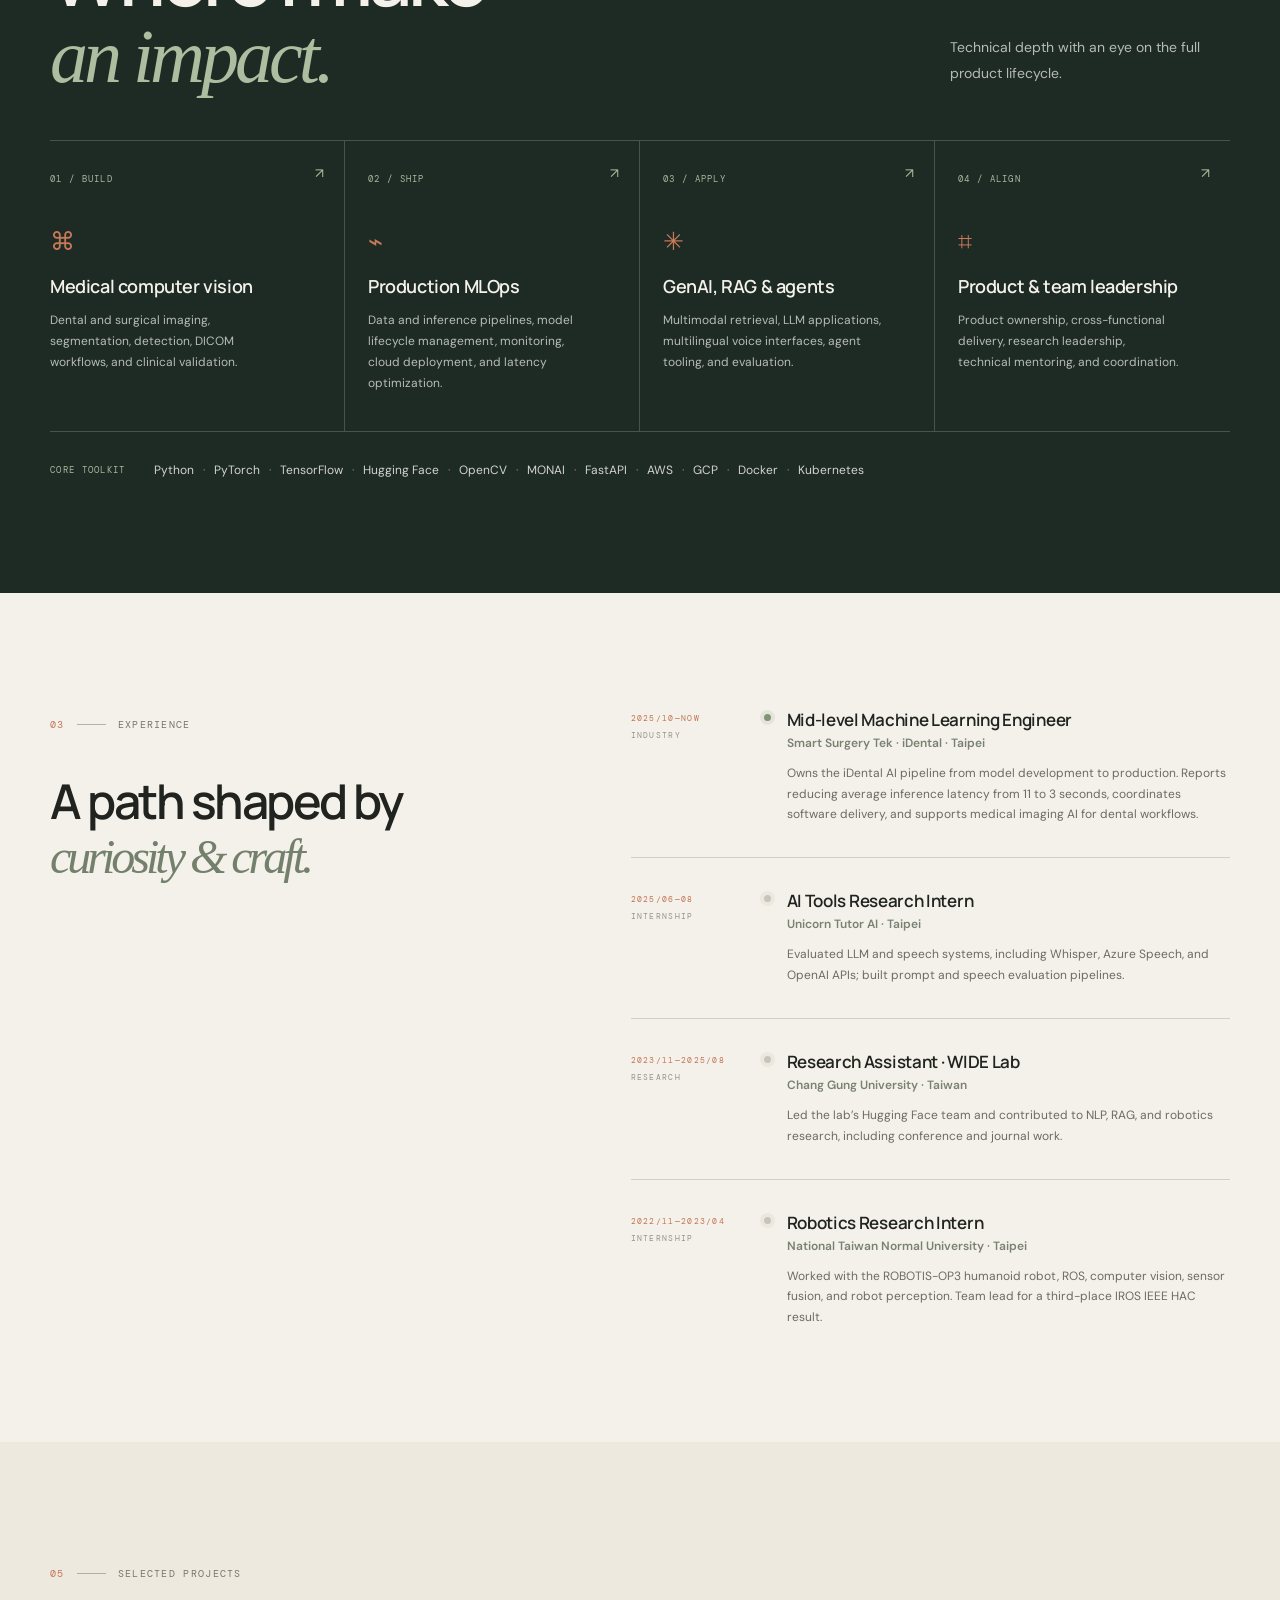
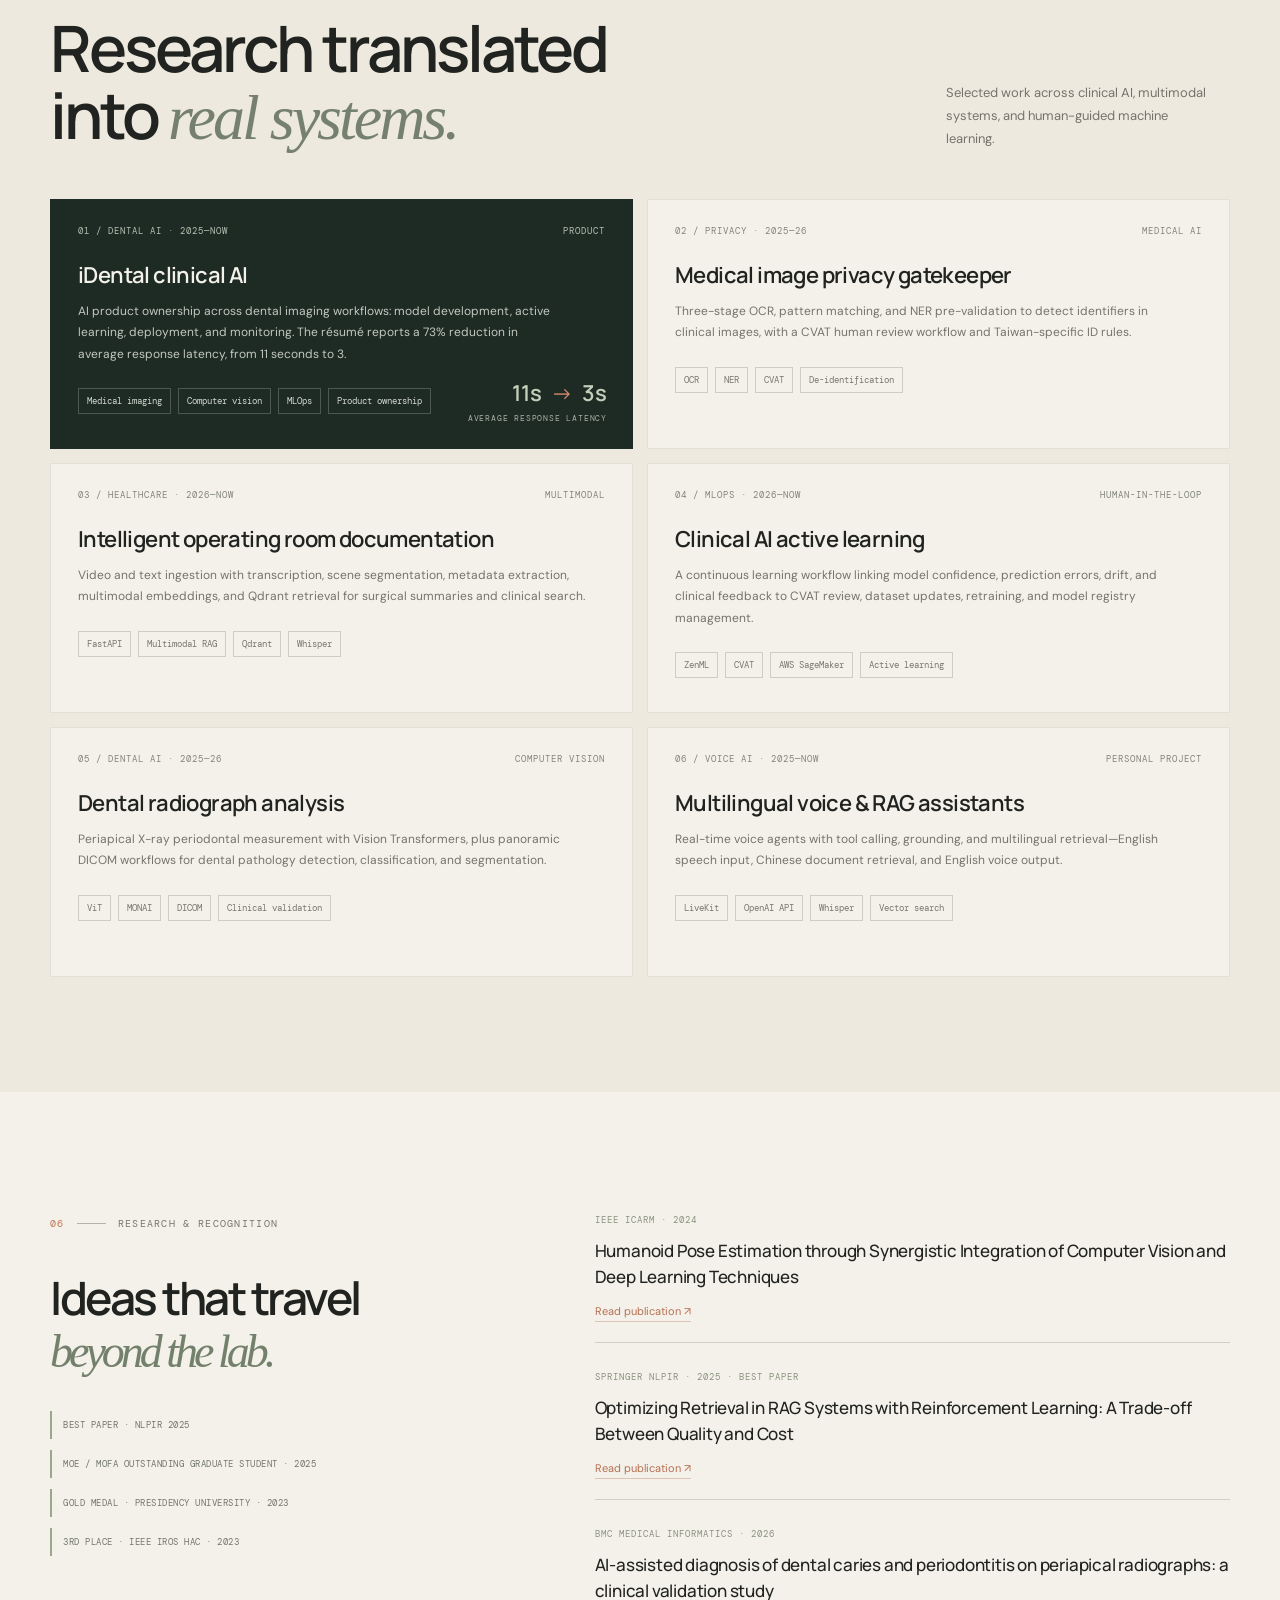
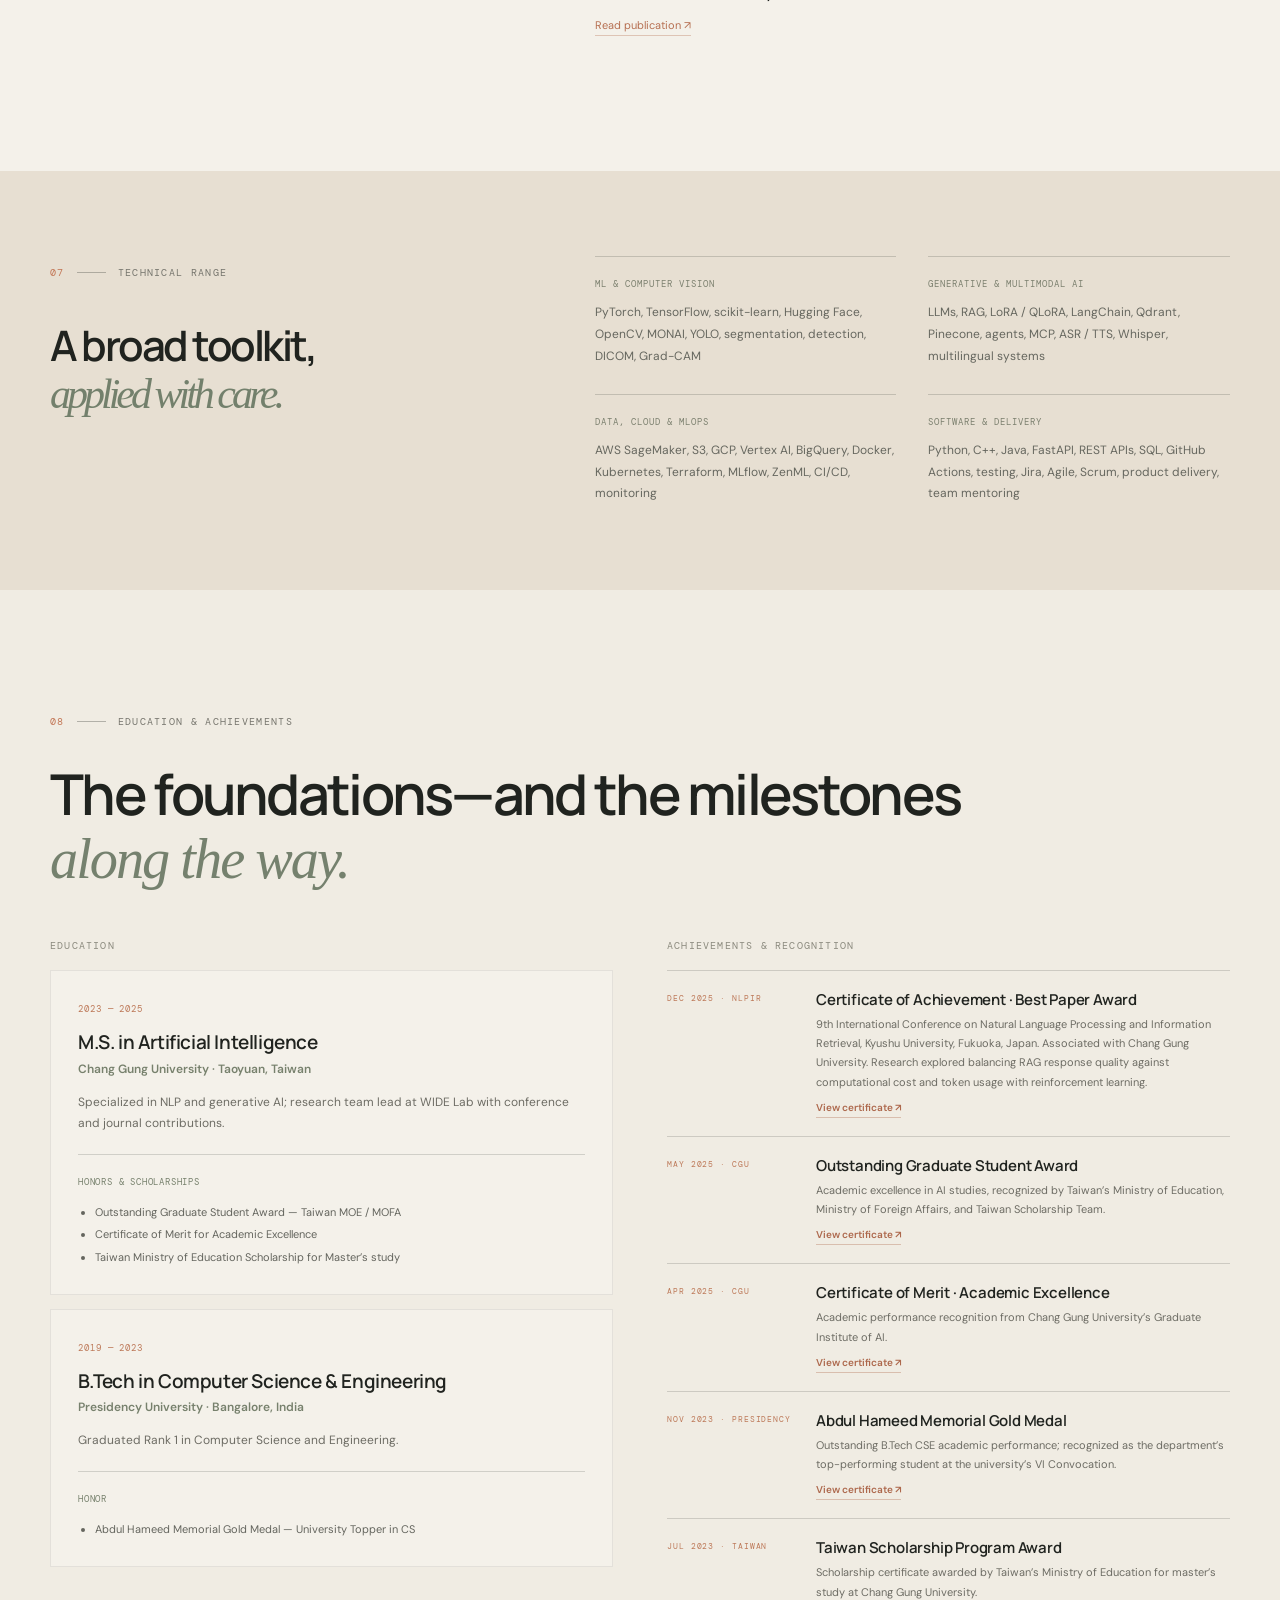
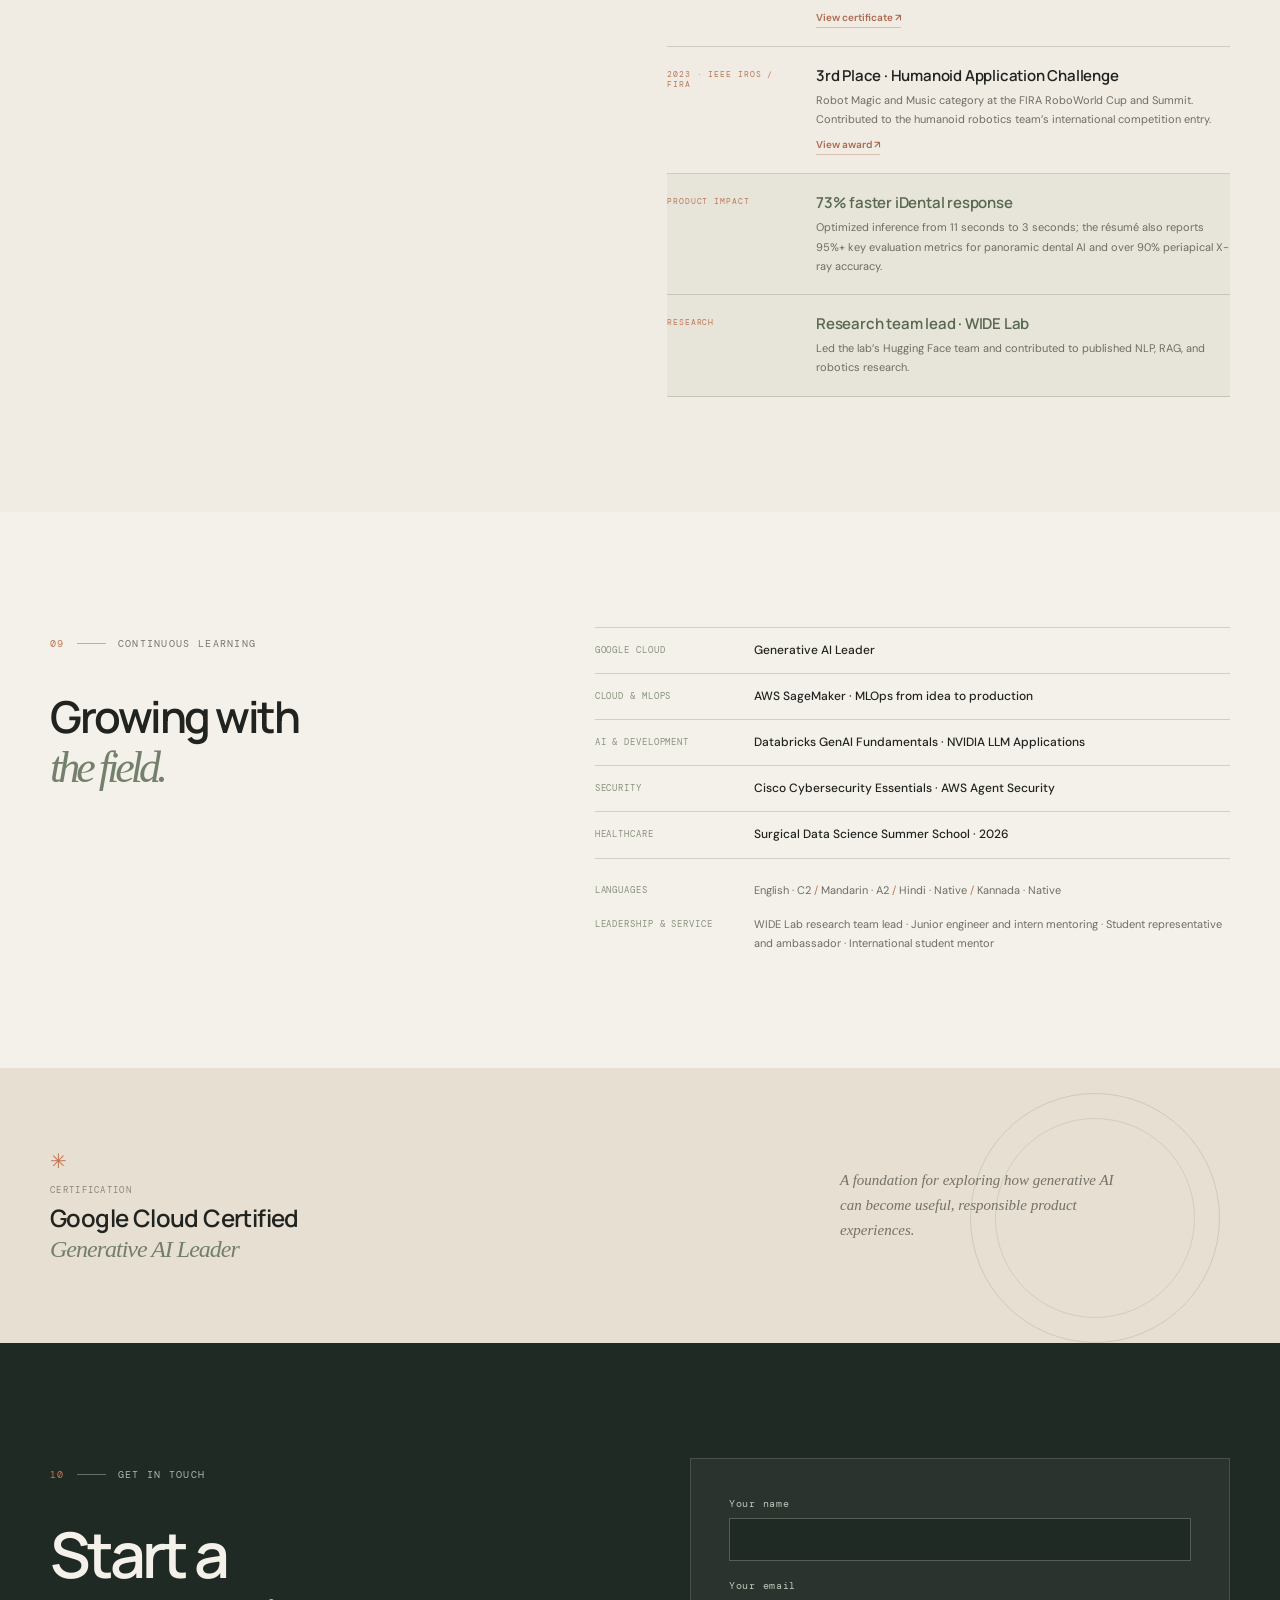
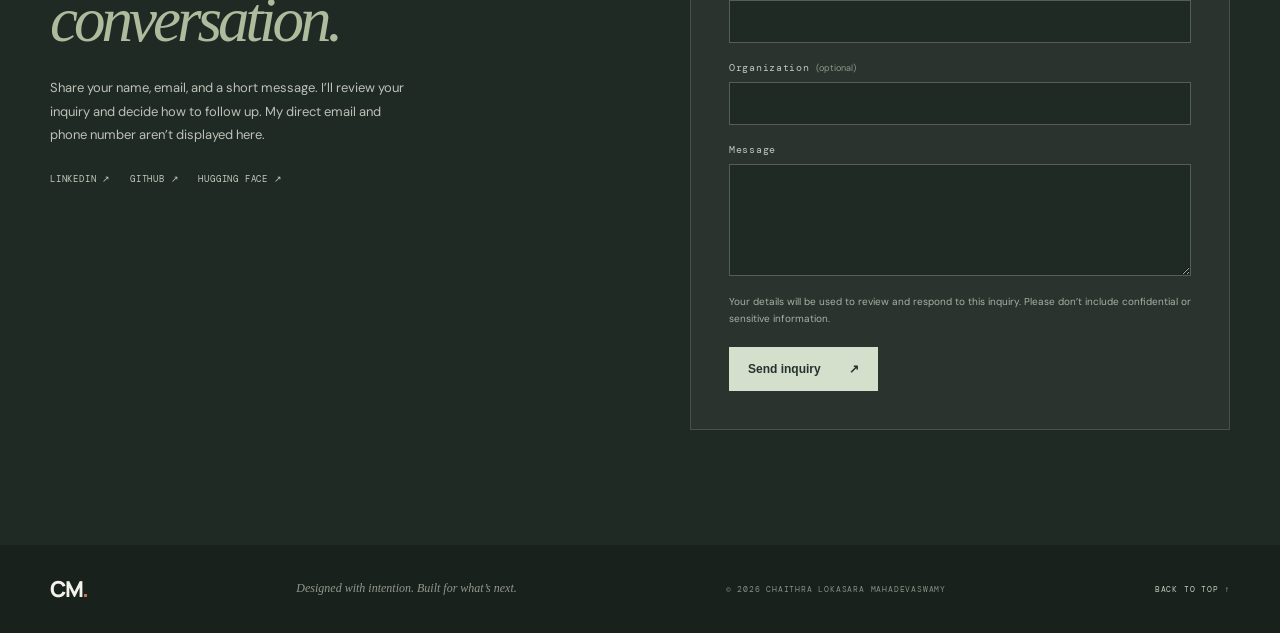
==== commit 0321097c: "Add private contact form and remove CV" ====
--- a/index.html
+++ b/index.html
@@ -36,7 +36,7 @@
           <p class="hero-lede">I’m Chaithra Lokasara Mahadevaswamy — an AI/ML engineer working across medical AI, production MLOps, and end-to-end machine learning. I turn research and engineering into useful products, with a focus on dentistry and healthcare.</p>
           <div class="hero-actions">
             <a class="button button-dark" href="#focus">Explore my work <span aria-hidden="true">↓</span></a>
-            <a class="text-link" href="assets/chaithra-mahadevaswamy-resume.pdf" target="_blank" rel="noreferrer">View résumé <span aria-hidden="true">↗</span></a>
+            <a class="text-link" href="#contact">Get in touch <span aria-hidden="true">↗</span></a>
           </div>
           <div class="hero-footnote"><span class="line"></span> Open to relocation <span class="footnote-separator">/</span> Indian</div>
         </div>
@@ -110,7 +110,7 @@
 
       <section class="credential-band"><div class="wrap credential-inner"><div><span class="credential-icon">✳</span><p class="credential-label">CERTIFICATION</p><h3>Google Cloud Certified<br /><em>Generative AI Leader</em></h3></div><div class="credential-note">A foundation for exploring how generative AI can become useful, responsible product experiences.</div><span class="credential-orbit"></span></div></section>
 
-      <section class="contact section-pad" id="contact"><div class="wrap contact-grid"><div><div class="section-kicker light"><span>10</span><span class="kicker-rule"></span><span>GET IN TOUCH</span></div><h2>Let’s build<br /><em>something useful.</em></h2><p class="contact-lede">Have a thoughtful AI challenge, a team to build with, or an opportunity to share? I’d love to hear from you.</p></div><div class="contact-links"><a href="mailto:chaithralm17@gmail.com" class="contact-link"><span>EMAIL</span><strong>chaithralm17@gmail.com</strong><i>↗</i></a><a href="tel:+886989242761" class="contact-link"><span>PHONE</span><strong>+886 989 242 761</strong><i>↗</i></a><a href="https://www.linkedin.com/in/chaithra-lokasara-mahadevaswamy-5bb076214/" target="_blank" rel="noreferrer" class="contact-link"><span>LINKEDIN</span><strong>Let’s connect professionally</strong><i>↗</i></a><a href="https://github.com/Chaithra-lm" target="_blank" rel="noreferrer" class="contact-link"><span>GITHUB</span><strong>Explore my code</strong><i>↗</i></a><a href="https://huggingface.co/Chaithra26" target="_blank" rel="noreferrer" class="contact-link"><span>HUGGING FACE</span><strong>Explore AI work</strong><i>↗</i></a><a href="https://www.credly.com/users/chaithralm/badges/credly" target="_blank" rel="noreferrer" class="contact-link"><span>CREDLY</span><strong>View badges</strong><i>↗</i></a></div></div></section>
+      <section class="contact section-pad" id="contact"><div class="wrap contact-grid"><div><div class="section-kicker light"><span>10</span><span class="kicker-rule"></span><span>GET IN TOUCH</span></div><h2>Start a<br /><em>conversation.</em></h2><p class="contact-lede">Share your name, email, and a short message. I’ll review your inquiry and decide how to follow up. My direct email and phone number aren’t displayed here.</p><div class="social-links"><a href="https://www.linkedin.com/in/chaithra-lokasara-mahadevaswamy-5bb076214/" target="_blank" rel="noreferrer">LINKEDIN ↗</a><a href="https://github.com/Chaithra-lm" target="_blank" rel="noreferrer">GITHUB ↗</a><a href="https://huggingface.co/Chaithra26" target="_blank" rel="noreferrer">HUGGING FACE ↗</a></div></div><form class="contact-form" name="recruiter-contact" method="POST" action="/thank-you.html" data-netlify="true" netlify-honeypot="bot-field"><input type="hidden" name="form-name" value="recruiter-contact" /><p class="bot-field" hidden><label>Leave this field empty: <input name="bot-field" /></label></p><label for="sender-name">Your name</label><input id="sender-name" name="name" type="text" autocomplete="name" maxlength="100" required /><label for="sender-email">Your email</label><input id="sender-email" name="email" type="email" autocomplete="email" maxlength="254" required /><label for="sender-company">Organization <span>(optional)</span></label><input id="sender-company" name="organization" type="text" autocomplete="organization" maxlength="120" /><label for="sender-message">Message</label><textarea id="sender-message" name="message" rows="4" maxlength="2000" required></textarea><p class="form-privacy">Your details will be used to review and respond to this inquiry. Please don’t include confidential or sensitive information.</p><button class="button button-light" type="submit">Send inquiry <span aria-hidden="true">↗</span></button></form></div></section>
     </main>
     <footer class="footer"><div class="wrap footer-inner"><a class="wordmark" href="#top">CM<span class="wordmark-dot">.</span></a><p>Designed with intention. Built for what’s next.</p><span>© <span id="year"></span> CHAITHRA LOKASARA MAHADEVASWAMY</span><a class="back-top" href="#top">BACK TO TOP ↑</a></div></footer>
   </body>
--- a/credentials.css
+++ b/credentials.css
@@ -1,3 +1,5 @@
 .credentials{background:var(--paper)}.credentials-grid{display:grid;grid-template-columns:.85fr 1.15fr;gap:75px}.credentials-grid .journey-title{font-size:44px;margin:42px 0 0}.credential-list article{display:grid;grid-template-columns:145px 1fr;gap:14px;align-items:start;border-bottom:1px solid var(--line);padding:13px 0}.credential-list article:first-child{border-top:1px solid var(--line)}.credential-list article span,.language-row>span,.leadership-note>span{font:9px var(--mono);letter-spacing:.9px;color:#89927e;padding-top:3px}.credential-list article strong{font-size:12px;line-height:1.6;font-weight:500}.language-row,.leadership-note{display:grid;grid-template-columns:145px 1fr;gap:14px;margin-top:22px}.language-row p,.leadership-note p{font-size:11px;line-height:1.7;color:#6d6c64;margin:0}.language-row i{font-style:normal;color:#c27554}.leadership-note{margin-top:16px}
+.contact-form{padding:38px;background:rgba(255,255,255,.045);border:1px solid rgba(244,241,234,.15);display:flex;flex-direction:column}.contact-form>label{font:10px var(--mono);letter-spacing:.7px;color:#c0c7bb;margin:0 0 8px}.contact-form>label:not(:first-of-type){margin-top:18px}.contact-form label span{color:#8f988b;font:9px var(--sans);letter-spacing:0}.contact-form input,.contact-form textarea{font:13px var(--sans);color:#f4f1ea;background:#202a24;border:1px solid rgba(244,241,234,.25);border-radius:0;padding:12px 13px;outline:none;width:100%}.contact-form input:focus,.contact-form textarea:focus{border-color:#aebb9d;box-shadow:0 0 0 2px rgba(174,187,157,.16)}.contact-form textarea{resize:vertical;min-height:112px;line-height:1.65}.form-privacy{font:10px/1.7 var(--sans);color:#aab0a6;margin:17px 0 20px}.button-light{background:#d4dfcc;color:#26332c;border:0;cursor:pointer;align-self:flex-start}.button-light:hover{background:#e7eddf;transform:translateY(-2px)}.social-links{display:flex;gap:19px;margin-top:26px}.social-links a{font:9px var(--mono);letter-spacing:.8px;color:#c3cbbd}.social-links a:hover{color:#e5aa8c}.bot-field{position:absolute;left:-10000px}
 @media(max-width:900px){.credentials-grid{gap:40px}}
-@media(max-width:620px){.credentials{padding:70px 0}.credentials-grid{grid-template-columns:1fr;gap:32px}.credentials-grid .journey-title{font-size:39px;margin:0}.credential-list article,.language-row,.leadership-note{grid-template-columns:105px 1fr;gap:10px}.credential-list article strong{font-size:11px}}
+@media(max-width:900px){.contact-form{padding:27px}}
+@media(max-width:620px){.credentials{padding:70px 0}.credentials-grid{grid-template-columns:1fr;gap:32px}.credentials-grid .journey-title{font-size:39px;margin:0}.credential-list article,.language-row,.leadership-note{grid-template-columns:105px 1fr;gap:10px}.credential-list article strong{font-size:11px}.contact-form{padding:21px}.social-links{gap:12px;flex-wrap:wrap}.social-links a{font-size:8px}}
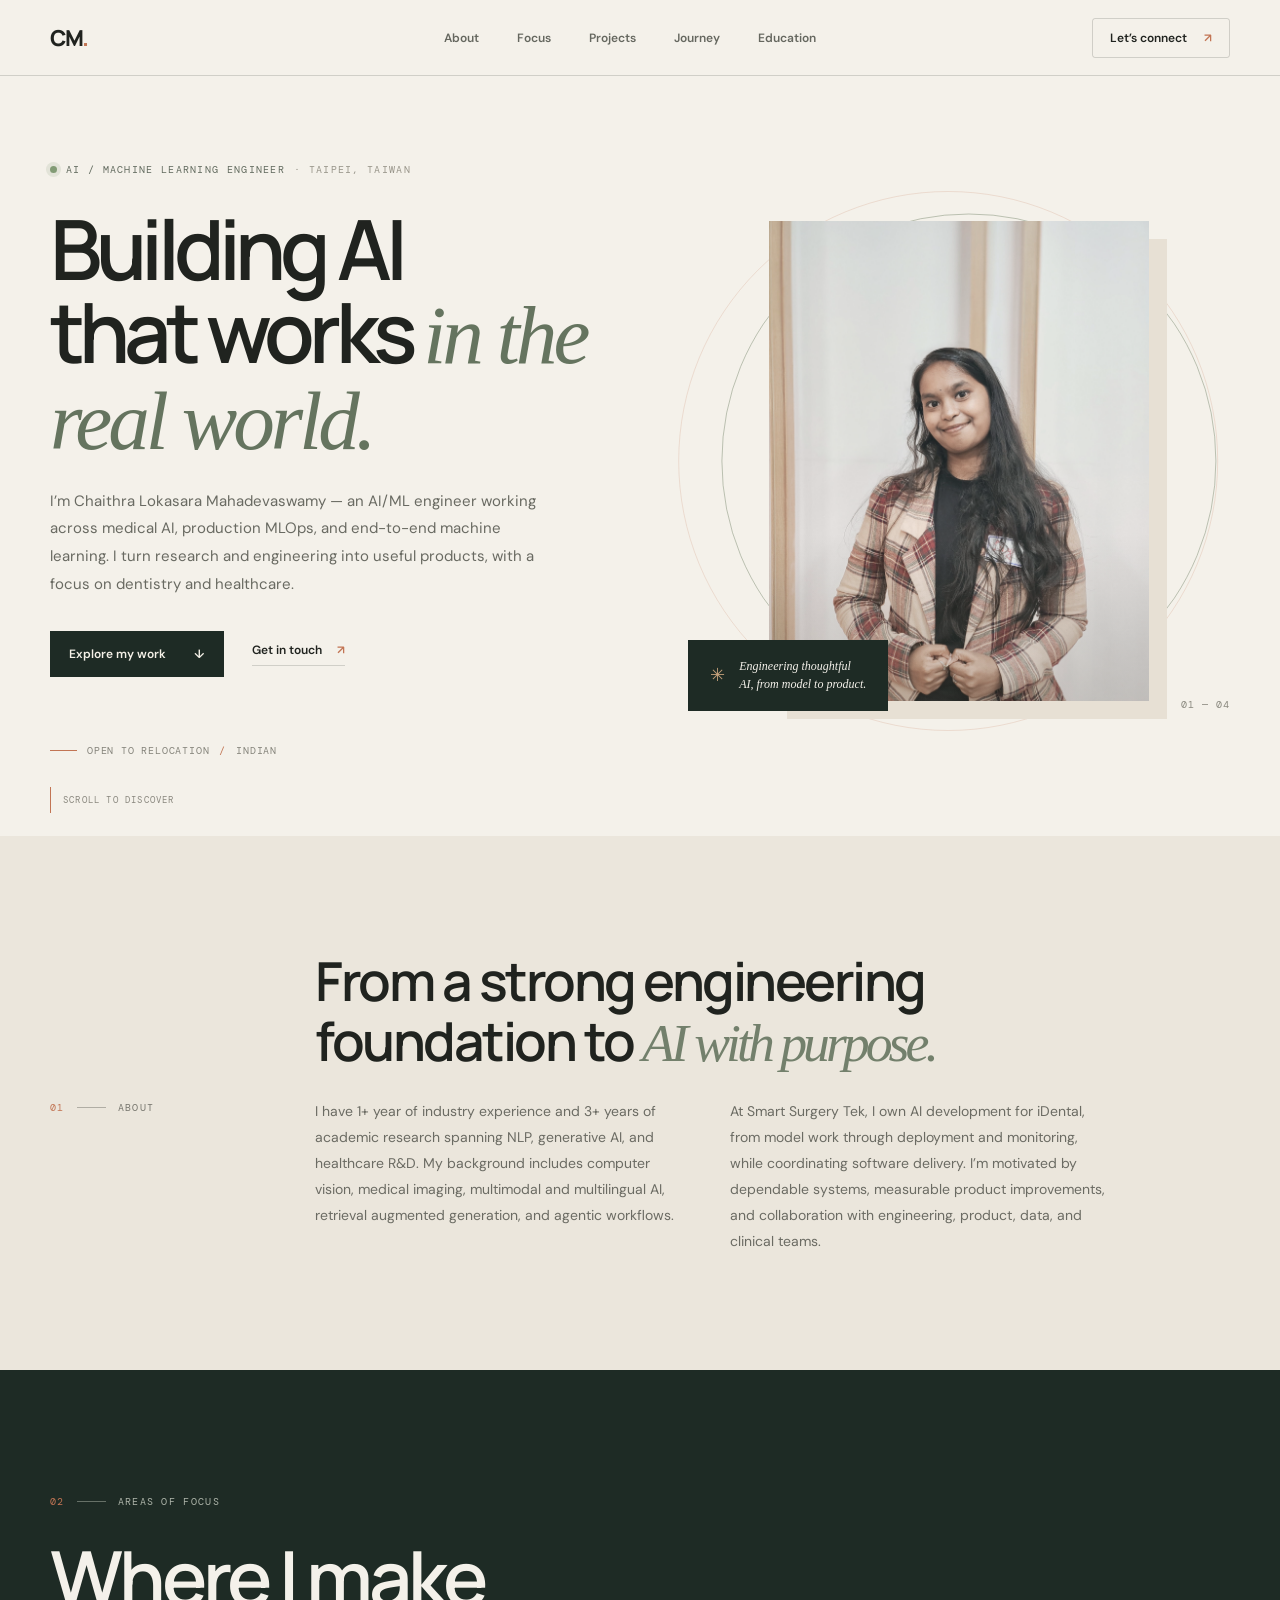
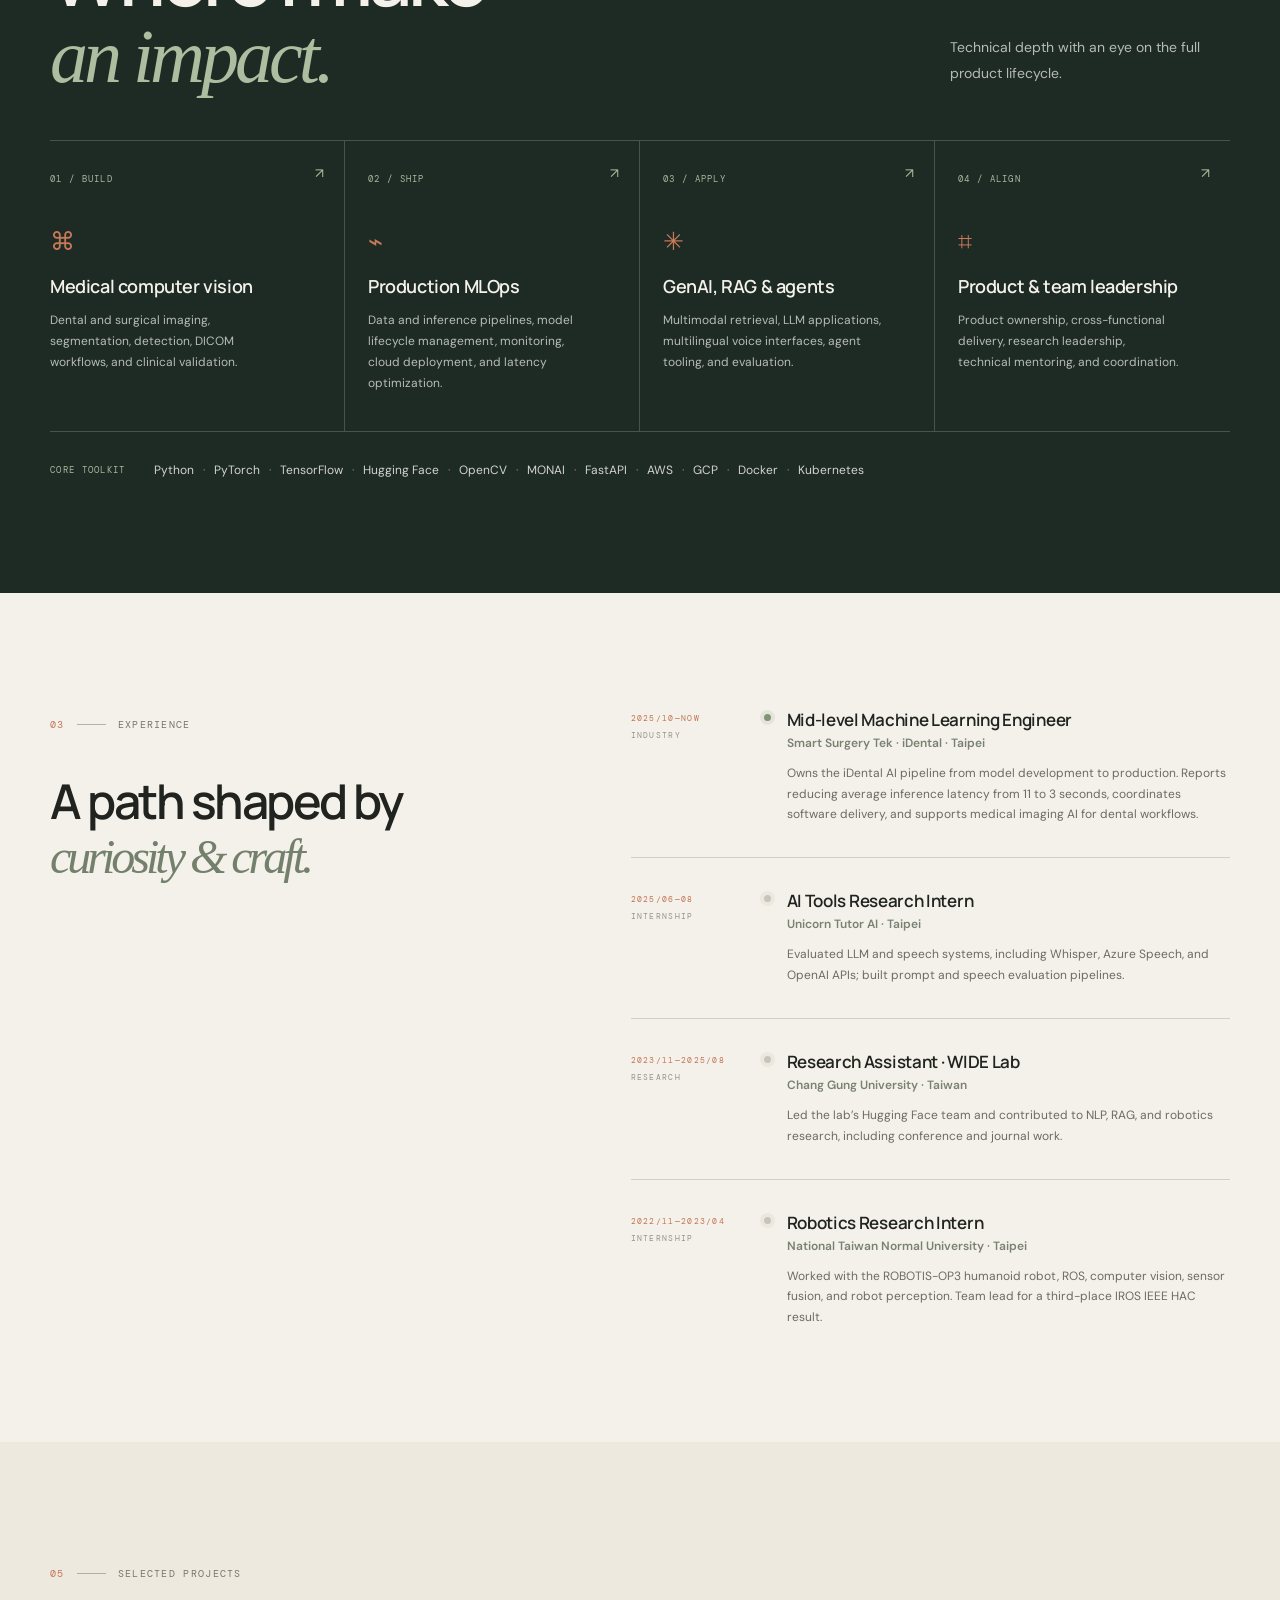
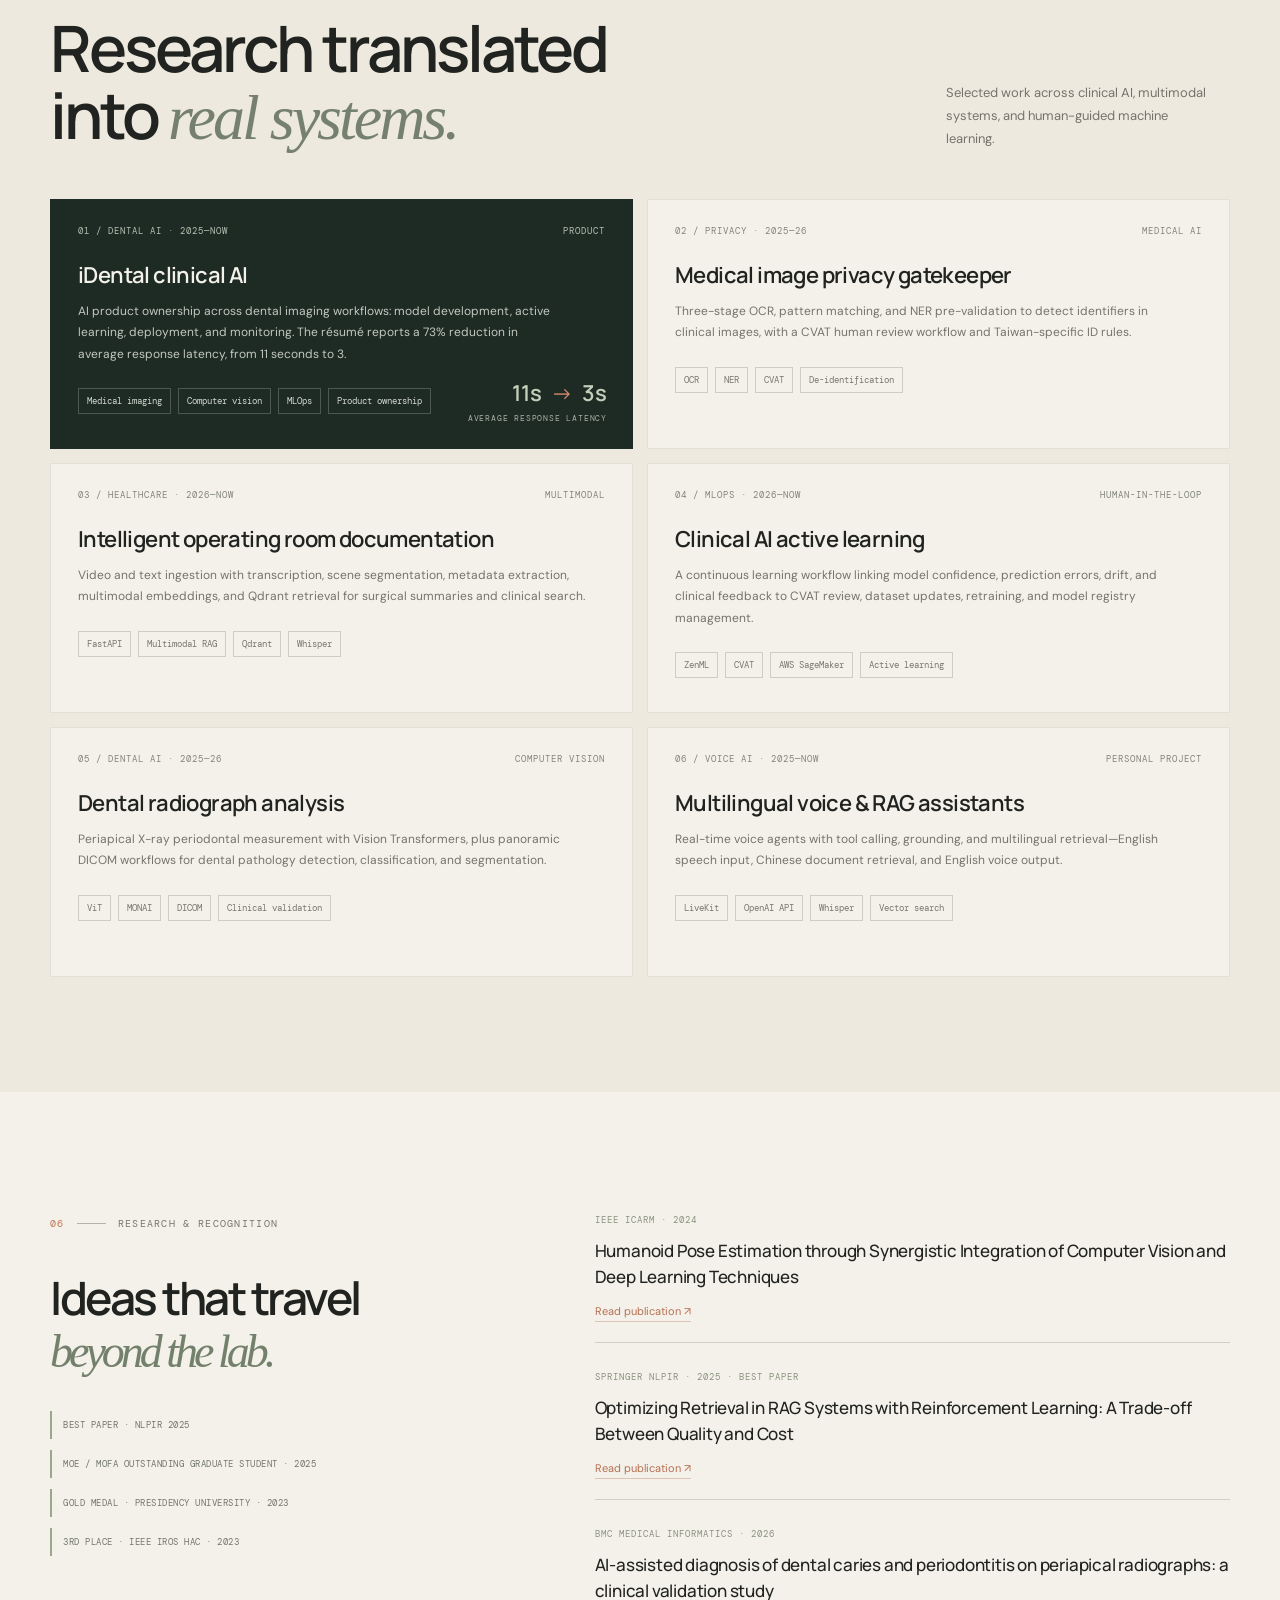
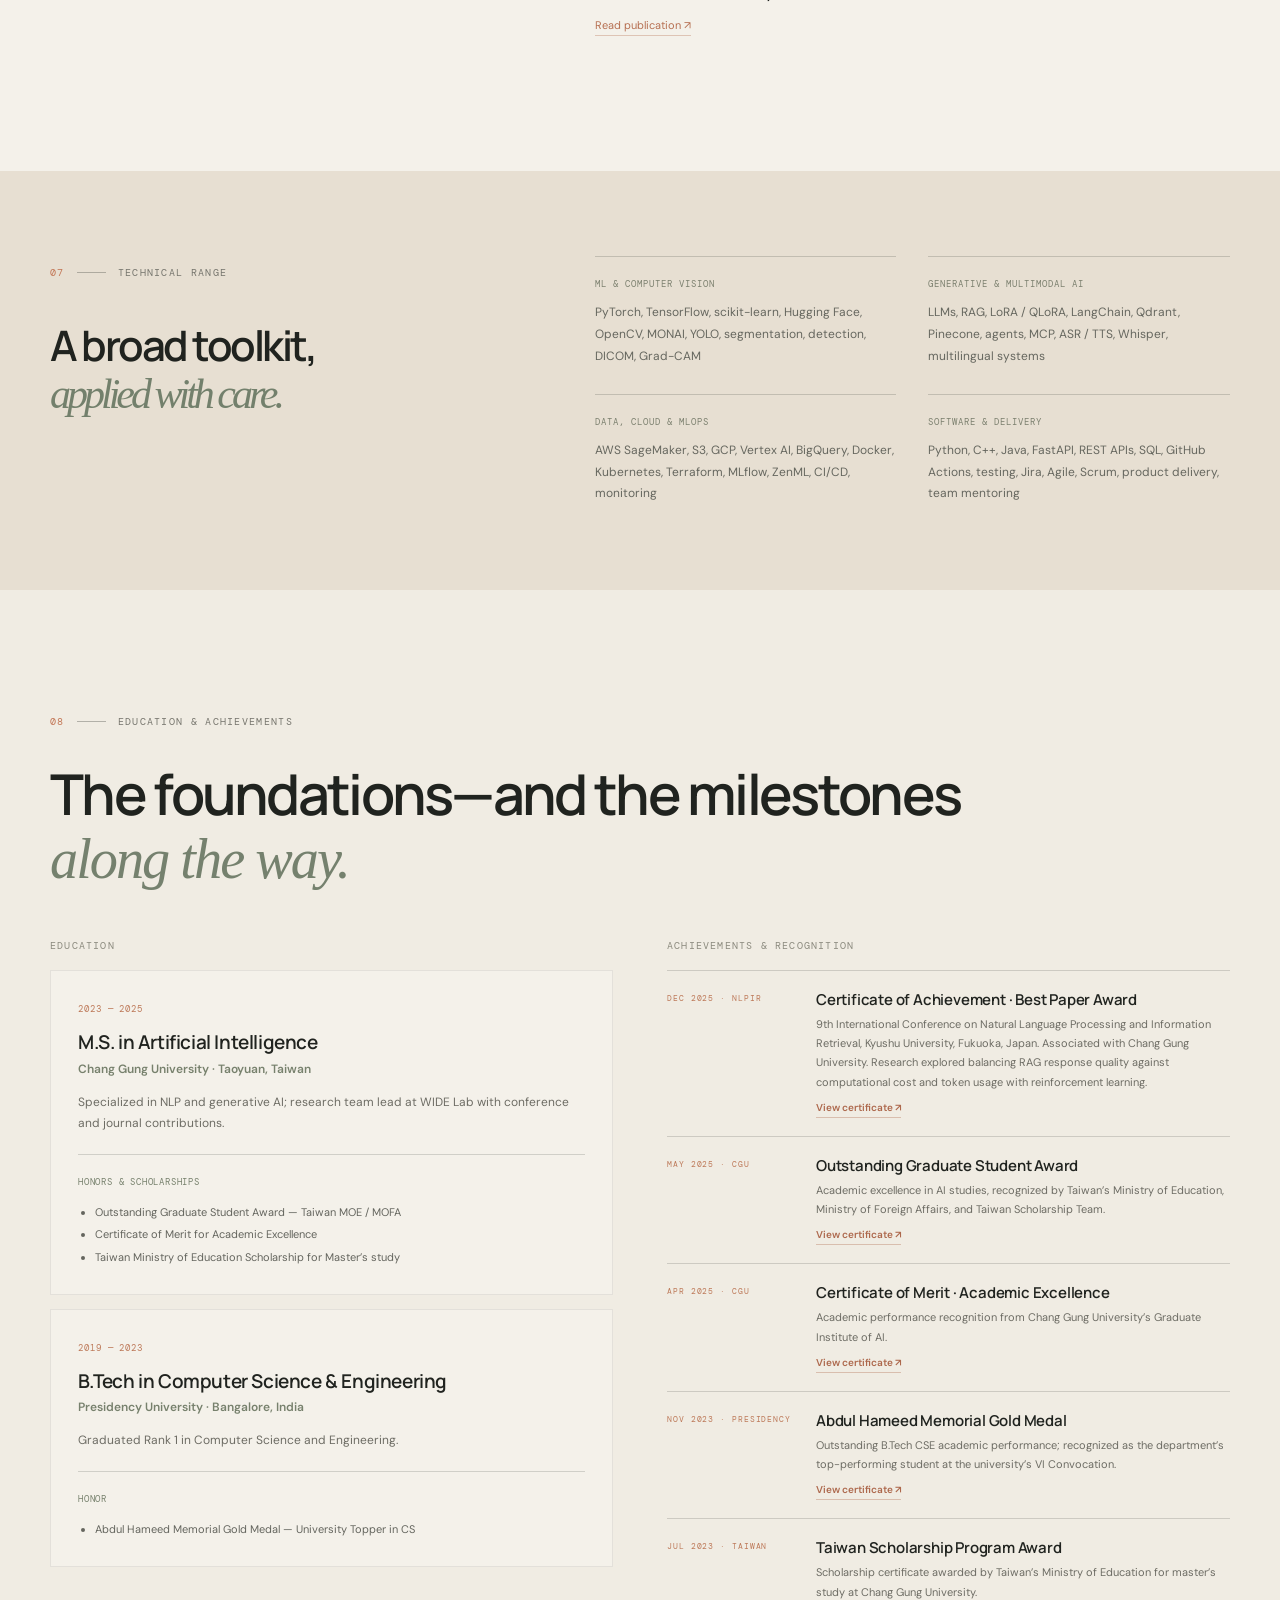
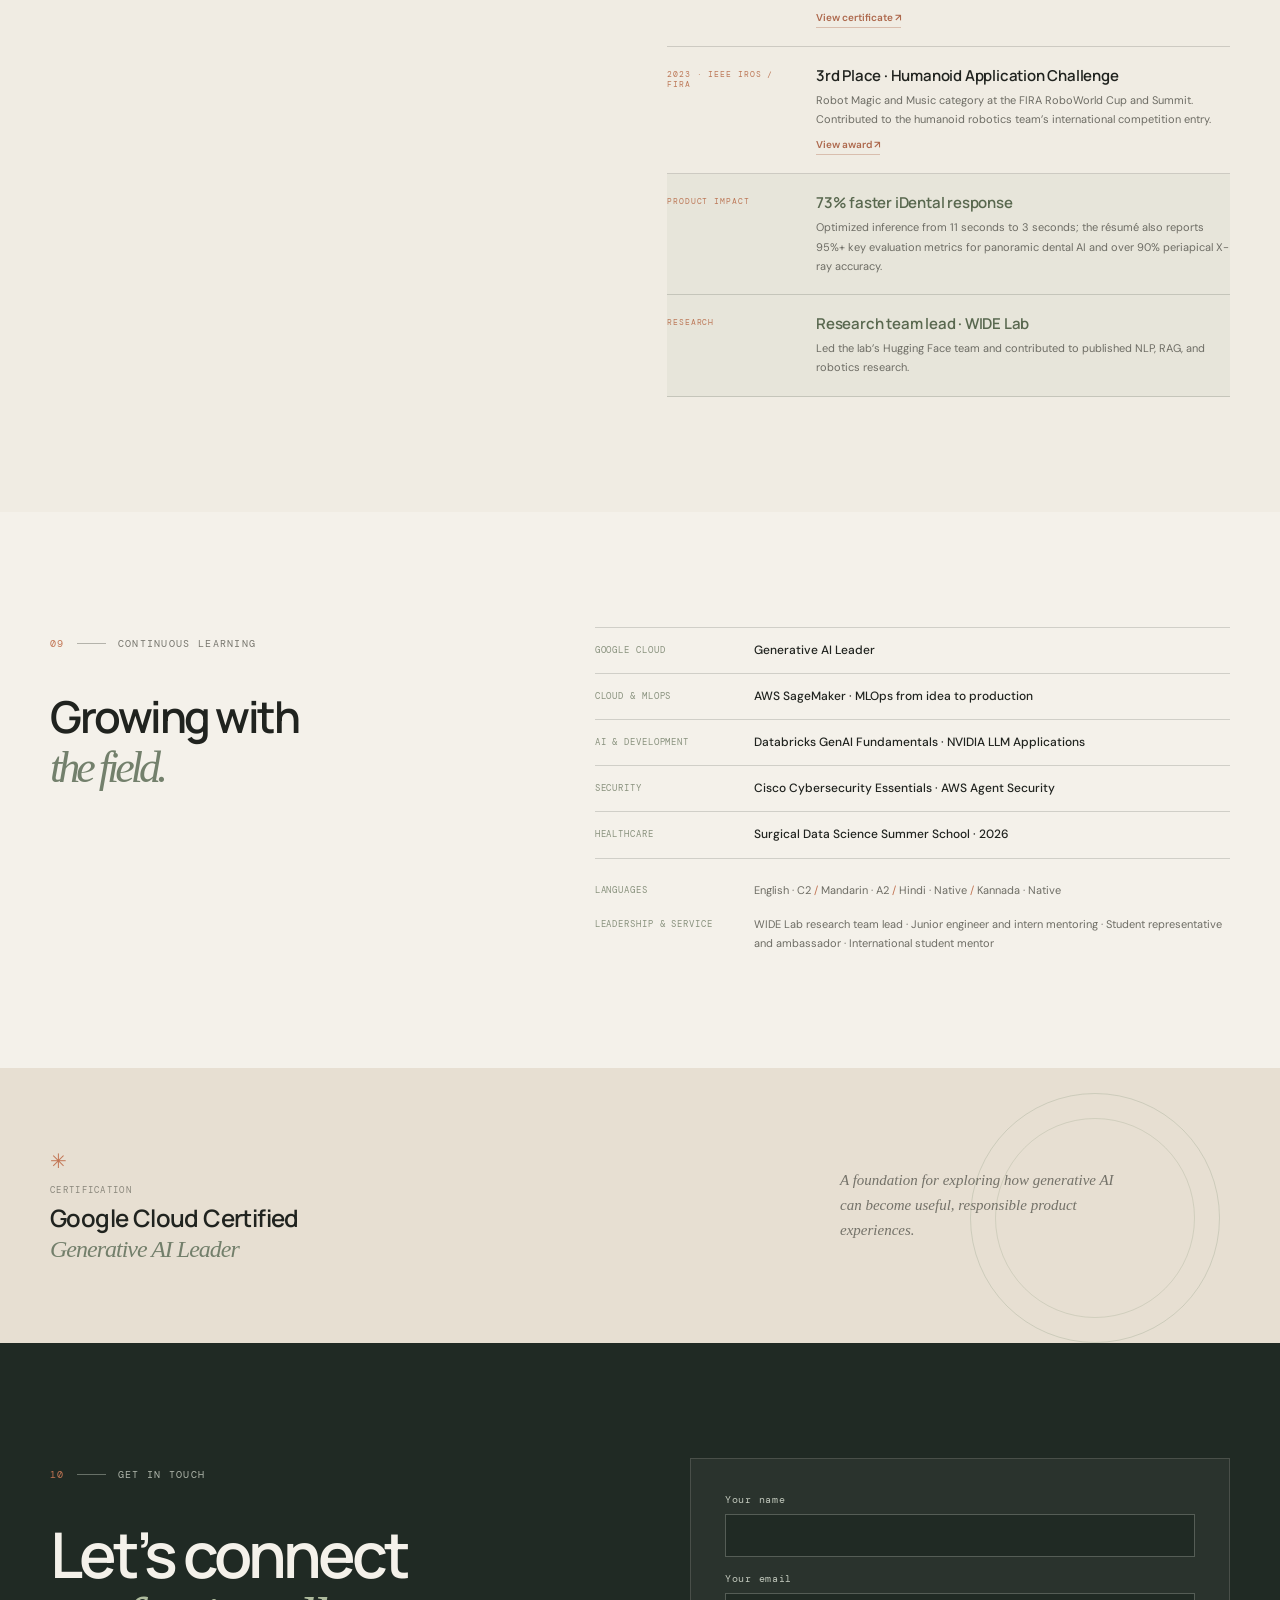
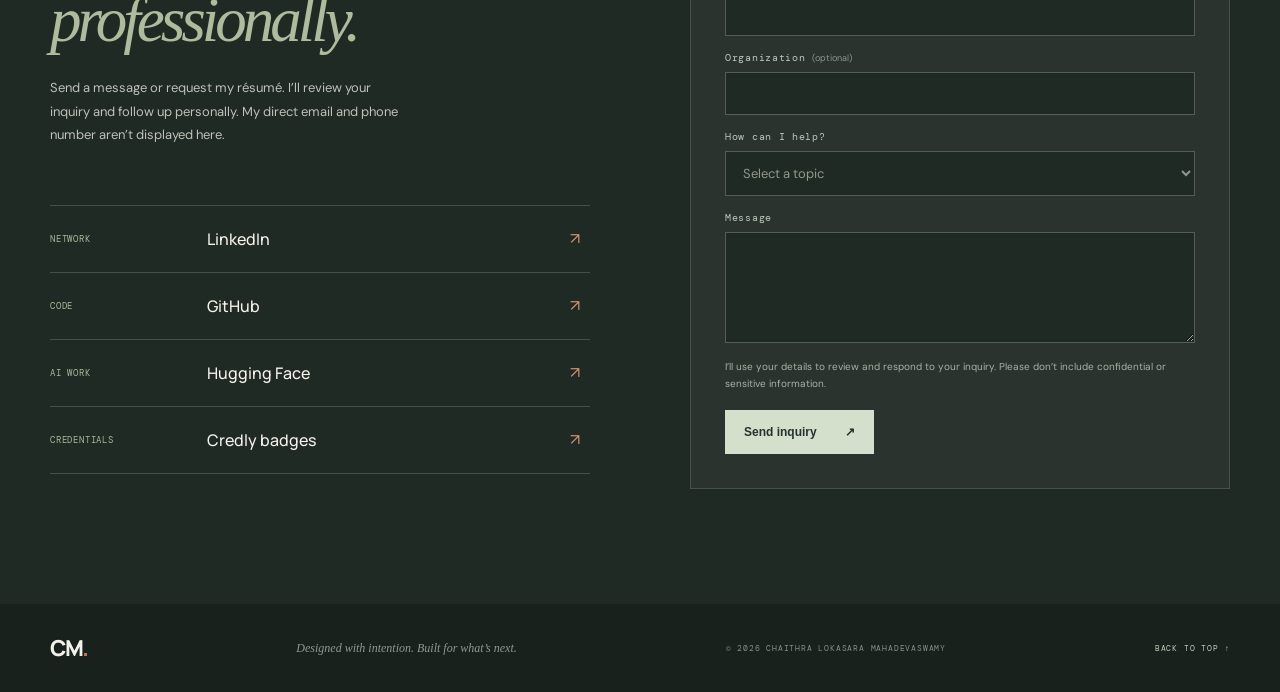
==== commit 0b57f53b: "Restore inquiry form and add profile links" ====
--- a/index.html
+++ b/index.html
@@ -110,7 +110,7 @@
 
       <section class="credential-band"><div class="wrap credential-inner"><div><span class="credential-icon">✳</span><p class="credential-label">CERTIFICATION</p><h3>Google Cloud Certified<br /><em>Generative AI Leader</em></h3></div><div class="credential-note">A foundation for exploring how generative AI can become useful, responsible product experiences.</div><span class="credential-orbit"></span></div></section>
 
-      <section class="contact section-pad" id="contact"><div class="wrap contact-grid"><div><div class="section-kicker light"><span>10</span><span class="kicker-rule"></span><span>GET IN TOUCH</span></div><h2>Start a<br /><em>conversation.</em></h2><p class="contact-lede">Share your name, email, and a short message. I’ll review your inquiry and decide how to follow up. My direct email and phone number aren’t displayed here.</p><div class="social-links"><a href="https://www.linkedin.com/in/chaithra-lokasara-mahadevaswamy-5bb076214/" target="_blank" rel="noreferrer">LINKEDIN ↗</a><a href="https://github.com/Chaithra-lm" target="_blank" rel="noreferrer">GITHUB ↗</a><a href="https://huggingface.co/Chaithra26" target="_blank" rel="noreferrer">HUGGING FACE ↗</a></div></div><form class="contact-form" name="recruiter-contact" method="POST" action="/thank-you.html" data-netlify="true" netlify-honeypot="bot-field"><input type="hidden" name="form-name" value="recruiter-contact" /><p class="bot-field" hidden><label>Leave this field empty: <input name="bot-field" /></label></p><label for="sender-name">Your name</label><input id="sender-name" name="name" type="text" autocomplete="name" maxlength="100" required /><label for="sender-email">Your email</label><input id="sender-email" name="email" type="email" autocomplete="email" maxlength="254" required /><label for="sender-company">Organization <span>(optional)</span></label><input id="sender-company" name="organization" type="text" autocomplete="organization" maxlength="120" /><label for="sender-message">Message</label><textarea id="sender-message" name="message" rows="4" maxlength="2000" required></textarea><p class="form-privacy">Your details will be used to review and respond to this inquiry. Please don’t include confidential or sensitive information.</p><button class="button button-light" type="submit">Send inquiry <span aria-hidden="true">↗</span></button></form></div></section>
+      <section class="contact section-pad" id="contact"><div class="wrap contact-grid"><div><div class="section-kicker light"><span>10</span><span class="kicker-rule"></span><span>GET IN TOUCH</span></div><h2>Let’s connect<br /><em>professionally.</em></h2><p class="contact-lede">Send a message or request my résumé. I’ll review your inquiry and follow up personally. My direct email and phone number aren’t displayed here.</p><nav class="profile-links" aria-label="Professional profiles"><a class="profile-link" href="https://www.linkedin.com/in/chaithra-lokasara-mahadevaswamy-5bb076214/" target="_blank" rel="noreferrer"><span>NETWORK</span><strong>LinkedIn</strong><i>↗</i></a><a class="profile-link" href="https://github.com/Chaithra-lm" target="_blank" rel="noreferrer"><span>CODE</span><strong>GitHub</strong><i>↗</i></a><a class="profile-link" href="https://huggingface.co/Chaithra26" target="_blank" rel="noreferrer"><span>AI WORK</span><strong>Hugging Face</strong><i>↗</i></a><a class="profile-link" href="https://www.credly.com/users/chaithralm/badges/credly" target="_blank" rel="noreferrer"><span>CREDENTIALS</span><strong>Credly badges</strong><i>↗</i></a></nav></div><form class="contact-form" name="recruiter-contact" method="POST" action="/thank-you.html" data-netlify="true" netlify-honeypot="bot-field"><input type="hidden" name="form-name" value="recruiter-contact" /><p class="bot-field" hidden><label>Leave this field empty: <input name="bot-field" /></label></p><label for="sender-name">Your name</label><input id="sender-name" name="name" type="text" autocomplete="name" maxlength="100" required /><label for="sender-email">Your email</label><input id="sender-email" name="email" type="email" autocomplete="email" maxlength="254" required /><label for="sender-organization">Organization <span>(optional)</span></label><input id="sender-organization" name="organization" type="text" autocomplete="organization" maxlength="120" /><label for="inquiry-type">How can I help?</label><select id="inquiry-type" name="inquiry-type" required><option value="" selected disabled>Select a topic</option><option>Professional inquiry</option><option>Résumé request</option><option>Other</option></select><label for="sender-message">Message</label><textarea id="sender-message" name="message" rows="4" maxlength="2000" required></textarea><p class="form-privacy">I’ll use your details to review and respond to your inquiry. Please don’t include confidential or sensitive information.</p><button class="button button-light" type="submit">Send inquiry <span aria-hidden="true">↗</span></button></form></div></section>
     </main>
     <footer class="footer"><div class="wrap footer-inner"><a class="wordmark" href="#top">CM<span class="wordmark-dot">.</span></a><p>Designed with intention. Built for what’s next.</p><span>© <span id="year"></span> CHAITHRA LOKASARA MAHADEVASWAMY</span><a class="back-top" href="#top">BACK TO TOP ↑</a></div></footer>
   </body>
--- a/credentials.css
+++ b/credentials.css
@@ -1,5 +1,6 @@
 .credentials{background:var(--paper)}.credentials-grid{display:grid;grid-template-columns:.85fr 1.15fr;gap:75px}.credentials-grid .journey-title{font-size:44px;margin:42px 0 0}.credential-list article{display:grid;grid-template-columns:145px 1fr;gap:14px;align-items:start;border-bottom:1px solid var(--line);padding:13px 0}.credential-list article:first-child{border-top:1px solid var(--line)}.credential-list article span,.language-row>span,.leadership-note>span{font:9px var(--mono);letter-spacing:.9px;color:#89927e;padding-top:3px}.credential-list article strong{font-size:12px;line-height:1.6;font-weight:500}.language-row,.leadership-note{display:grid;grid-template-columns:145px 1fr;gap:14px;margin-top:22px}.language-row p,.leadership-note p{font-size:11px;line-height:1.7;color:#6d6c64;margin:0}.language-row i{font-style:normal;color:#c27554}.leadership-note{margin-top:16px}
-.contact-form{padding:38px;background:rgba(255,255,255,.045);border:1px solid rgba(244,241,234,.15);display:flex;flex-direction:column}.contact-form>label{font:10px var(--mono);letter-spacing:.7px;color:#c0c7bb;margin:0 0 8px}.contact-form>label:not(:first-of-type){margin-top:18px}.contact-form label span{color:#8f988b;font:9px var(--sans);letter-spacing:0}.contact-form input,.contact-form textarea{font:13px var(--sans);color:#f4f1ea;background:#202a24;border:1px solid rgba(244,241,234,.25);border-radius:0;padding:12px 13px;outline:none;width:100%}.contact-form input:focus,.contact-form textarea:focus{border-color:#aebb9d;box-shadow:0 0 0 2px rgba(174,187,157,.16)}.contact-form textarea{resize:vertical;min-height:112px;line-height:1.65}.form-privacy{font:10px/1.7 var(--sans);color:#aab0a6;margin:17px 0 20px}.button-light{background:#d4dfcc;color:#26332c;border:0;cursor:pointer;align-self:flex-start}.button-light:hover{background:#e7eddf;transform:translateY(-2px)}.social-links{display:flex;gap:19px;margin-top:26px}.social-links a{font:9px var(--mono);letter-spacing:.8px;color:#c3cbbd}.social-links a:hover{color:#e5aa8c}.bot-field{position:absolute;left:-10000px}
+.profile-links{padding-top:45px}.profile-link{display:grid;grid-template-columns:145px 1fr 20px;align-items:center;gap:12px;padding:22px 0;border-bottom:1px solid rgba(244,241,234,.18);transition:padding .2s}.profile-link:first-child{border-top:1px solid rgba(244,241,234,.18)}.profile-link:hover{padding-left:7px}.profile-link span{font:9px var(--mono);letter-spacing:.8px;color:#a9b89c}.profile-link strong{font:500 16px var(--display);color:#f4f1ea}.profile-link i{font-style:normal;color:#d19070}.profile-link:hover strong{color:#c9d4c0}
+.contact-form{padding:34px;background:rgba(255,255,255,.045);border:1px solid rgba(244,241,234,.15);display:flex;flex-direction:column}.contact-form>label{font:10px var(--mono);letter-spacing:.7px;color:#c0c7bb;margin:0 0 8px}.contact-form>label:not(:first-of-type){margin-top:15px}.contact-form label span{color:#8f988b;font:9px var(--sans);letter-spacing:0}.contact-form input,.contact-form textarea,.contact-form select{font:13px var(--sans);color:#f4f1ea;background:#202a24;border:1px solid rgba(244,241,234,.25);border-radius:0;padding:12px 13px;outline:none;width:100%}.contact-form input:focus,.contact-form textarea:focus,.contact-form select:focus{border-color:#aebb9d;box-shadow:0 0 0 2px rgba(174,187,157,.16)}.contact-form select:invalid{color:#8f988b}.contact-form select option{color:#20231f}.contact-form textarea{resize:vertical;min-height:100px;line-height:1.65}.form-privacy{font:10px/1.7 var(--sans);color:#aab0a6;margin:15px 0 18px}.button-light{background:#d4dfcc;color:#26332c;border:0;cursor:pointer;align-self:flex-start}.button-light:hover{background:#e7eddf;transform:translateY(-2px)}.bot-field{position:absolute;left:-10000px}
 @media(max-width:900px){.credentials-grid{gap:40px}}
-@media(max-width:900px){.contact-form{padding:27px}}
-@media(max-width:620px){.credentials{padding:70px 0}.credentials-grid{grid-template-columns:1fr;gap:32px}.credentials-grid .journey-title{font-size:39px;margin:0}.credential-list article,.language-row,.leadership-note{grid-template-columns:105px 1fr;gap:10px}.credential-list article strong{font-size:11px}.contact-form{padding:21px}.social-links{gap:12px;flex-wrap:wrap}.social-links a{font-size:8px}}
+@media(max-width:900px){.contact-form{padding:25px}}
+@media(max-width:620px){.credentials{padding:70px 0}.credentials-grid{grid-template-columns:1fr;gap:32px}.credentials-grid .journey-title{font-size:39px;margin:0}.credential-list article,.language-row,.leadership-note{grid-template-columns:105px 1fr;gap:10px}.credential-list article strong{font-size:11px}.profile-links{padding-top:8px}.profile-link{grid-template-columns:96px 1fr 16px;gap:8px;padding:15px 0}.profile-link strong{font-size:14px}.profile-link span{font-size:7px}.contact-form{padding:21px}}
